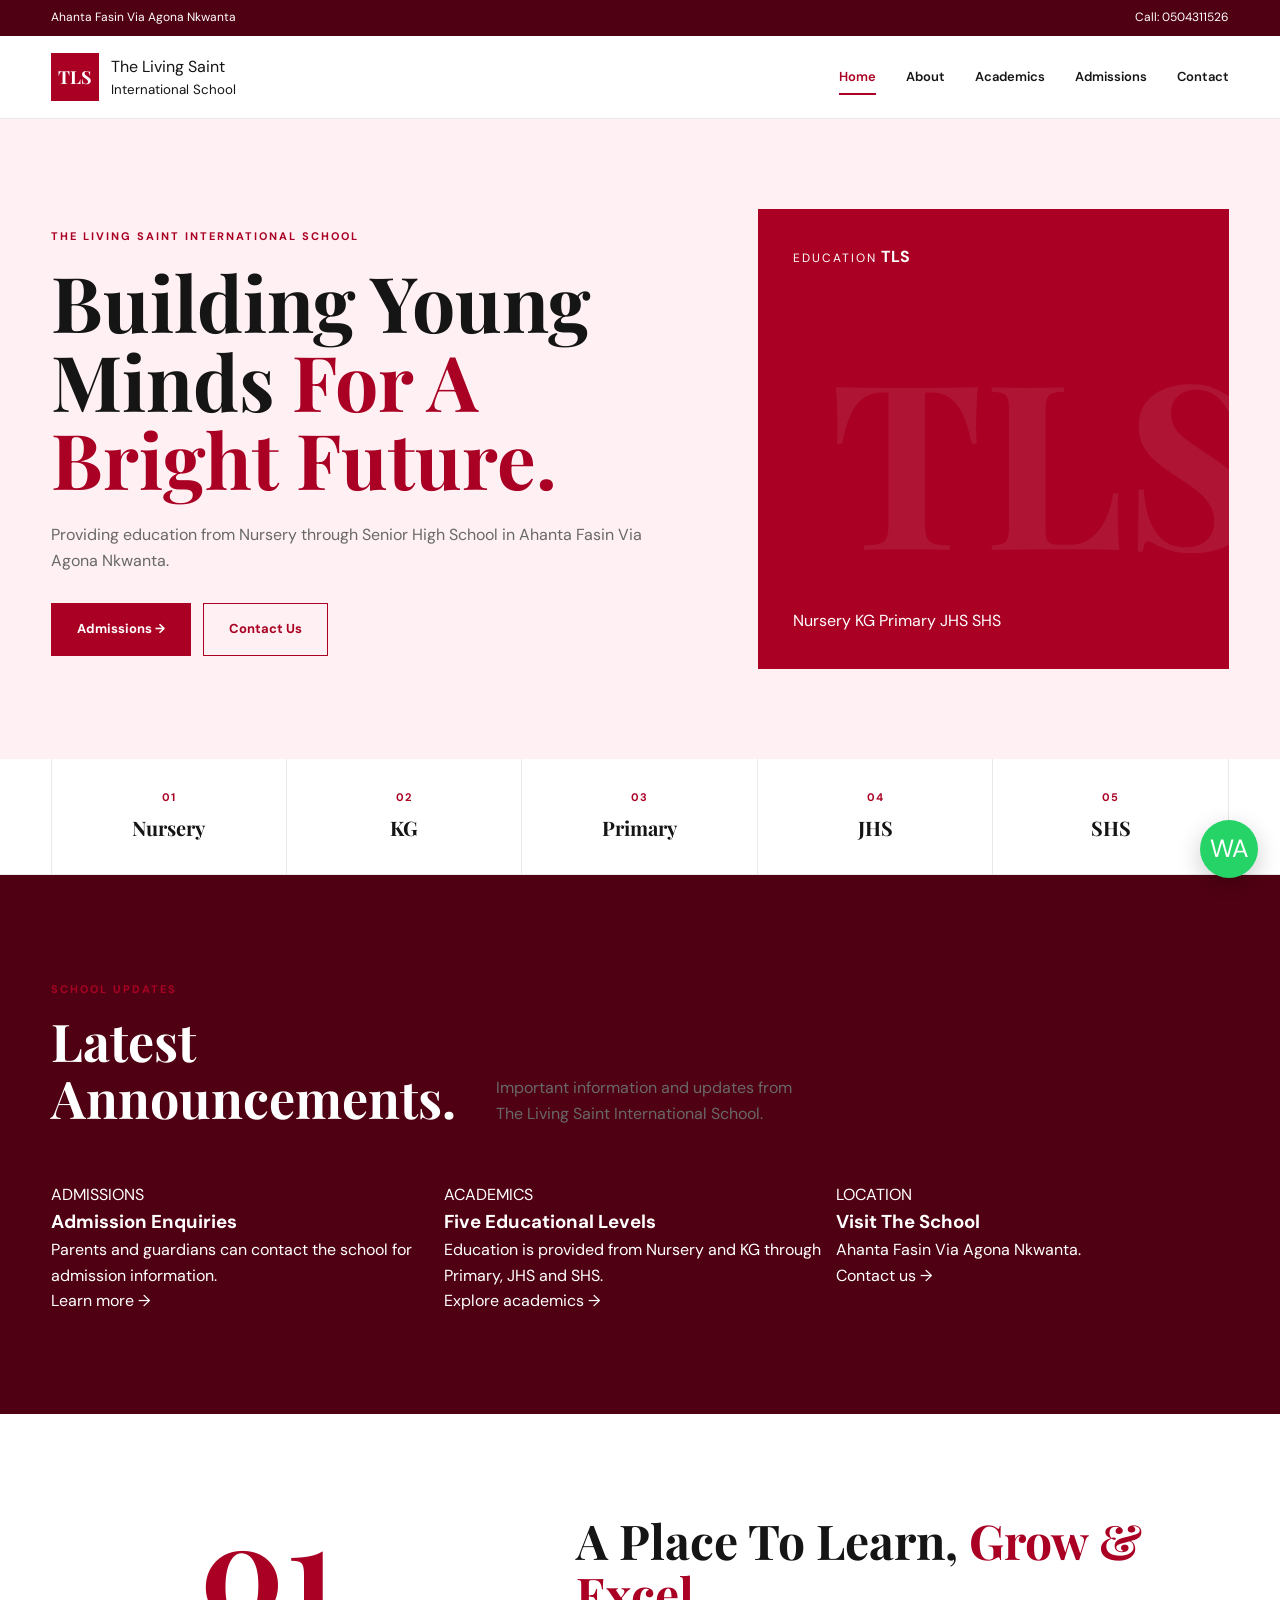
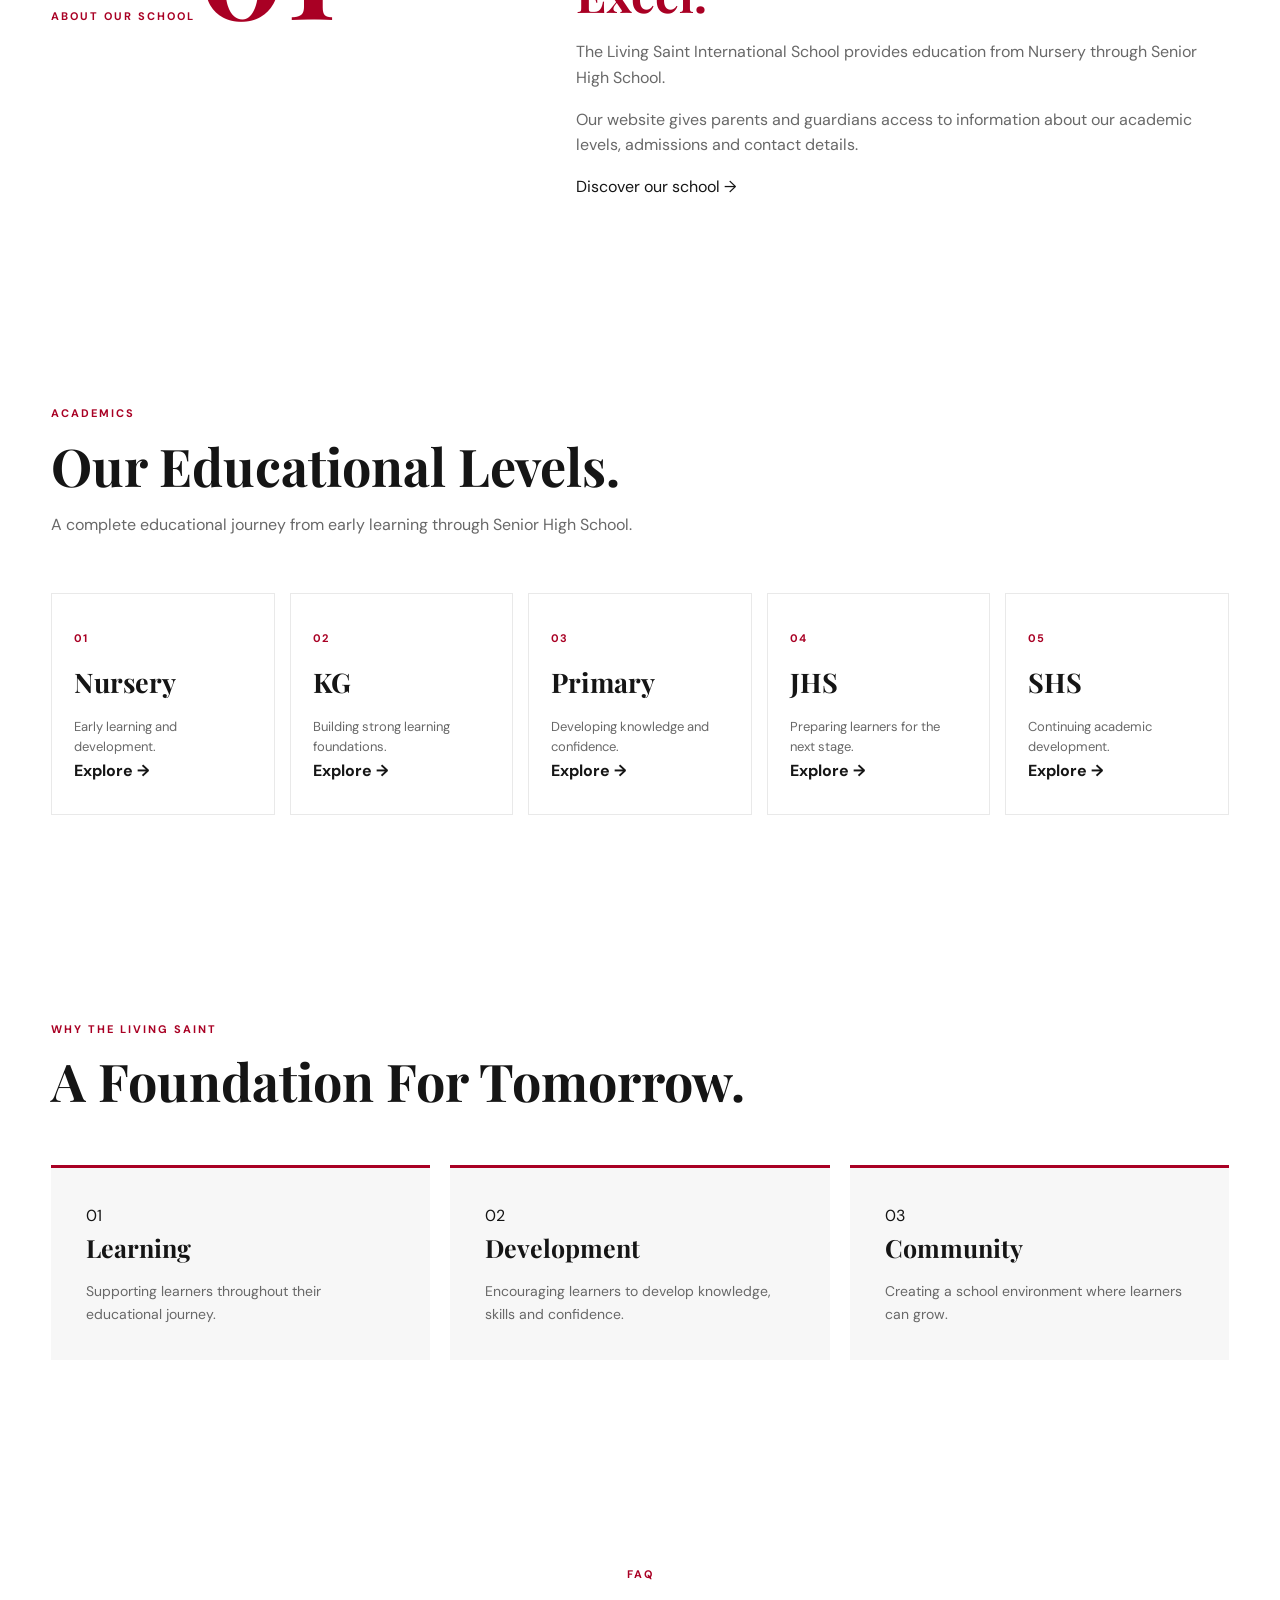
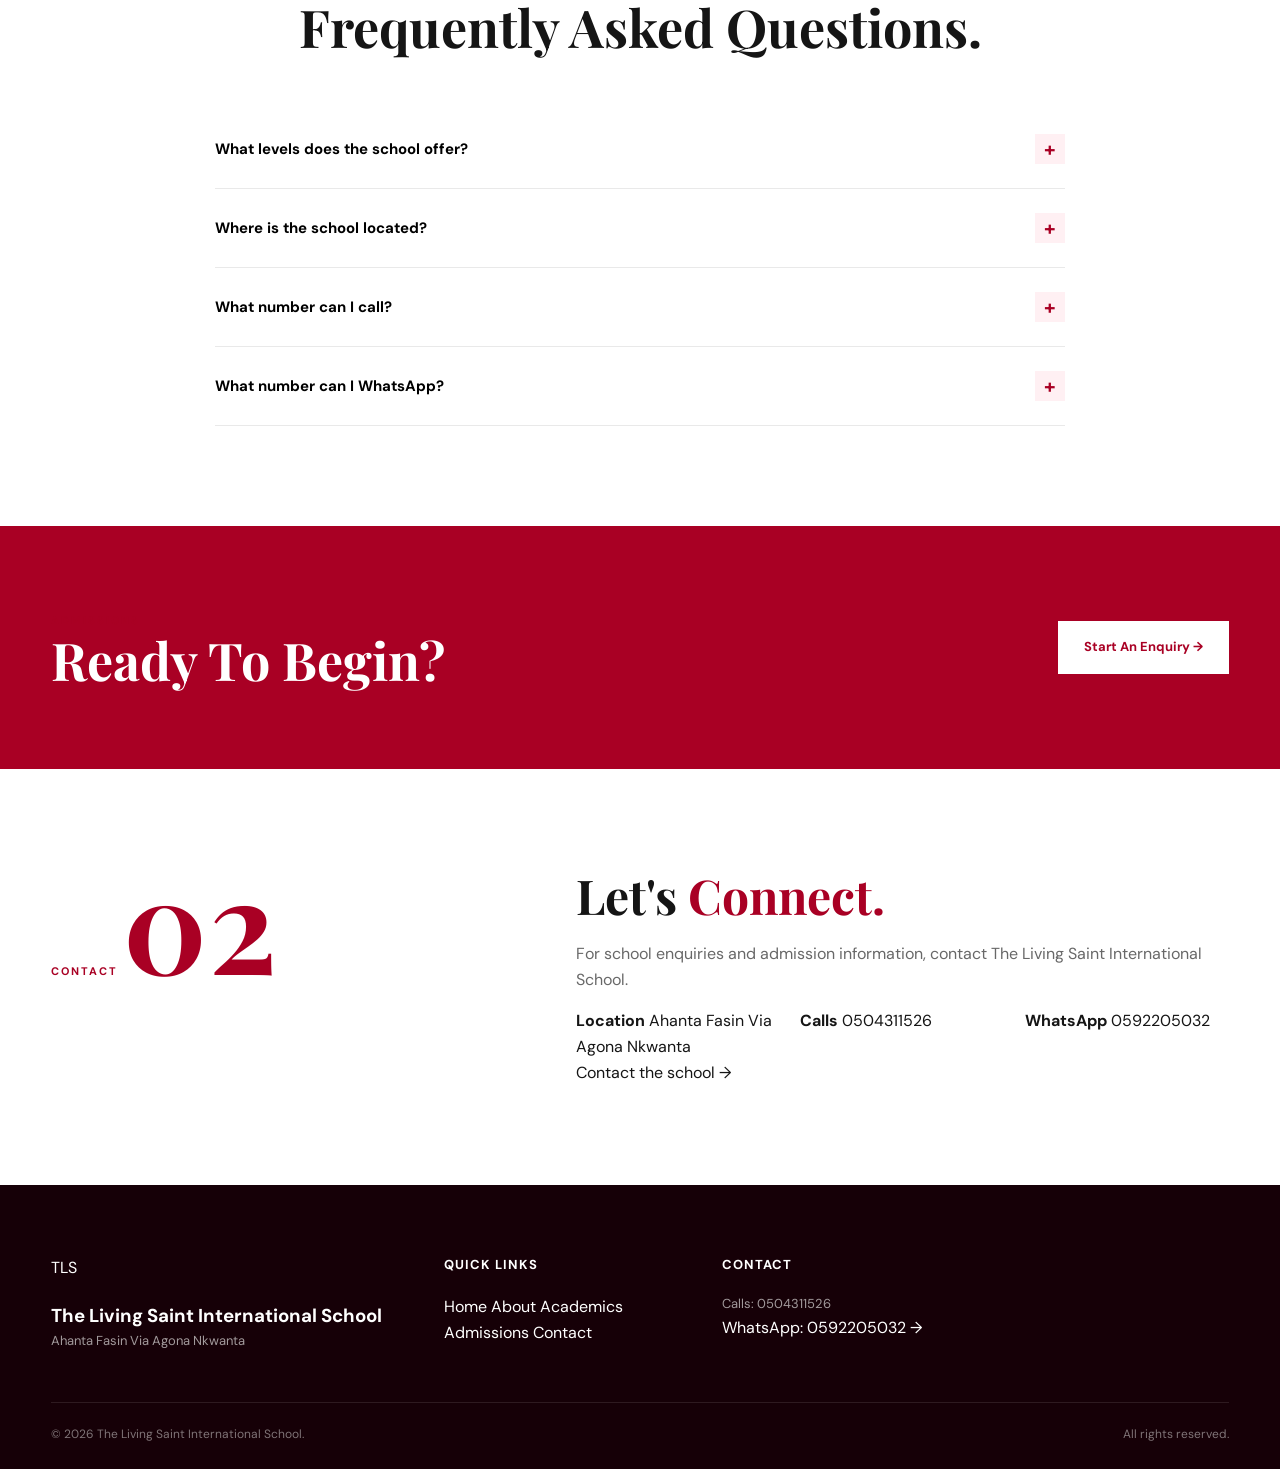
==== index.html @ c3e2dcd5 "Add files via upload" ====
<!DOCTYPE html>
<html lang="en">
<head>
    <meta charset="UTF-8">
    <meta name="viewport" content="width=device-width, initial-scale=1.0">

    <title>The Living Saint International School | Home</title>

    <meta name="description" content="The Living Saint International School — Nursery, KG, Primary, JHS and SHS at Ahanta Fasin Via Agona Nkwanta.">

<link rel="icon" href="data:image/svg+xml,
<svg xmlns='http://www.w3.org/2000/svg' viewBox='0 0 100 100'>
<rect width='100' height='100' rx='15' fill='%23a90024'/>
<text x='50' y='65' text-anchor='middle' font-size='42' font-family='serif' font-weight='bold' fill='white'>TLS</text>
</svg>">

    <link rel="stylesheet" href="style.css">

    <link href="https://fonts.googleapis.com/css2?family=DM+Sans:wght@400;500;600;700;800&family=Playfair+Display:wght@500;600;700&display=swap" rel="stylesheet">
</head>

<body>

<div class="top-bar">
    <div class="container top-bar-inner">
        <span>Ahanta Fasin Via Agona Nkwanta</span>
        <span>Call: 0504311526</span>
    </div>
</div>


<header class="site-header">

    <div class="container header-inner">

        <a href="index.html" class="logo">
            <span class="logo-mark">TLS</span>

            <span class="logo-text">
                The Living Saint
                <small>International School</small>
            </span>
        </a>

        <button class="menu-button" id="menuButton">☰</button>

        <nav class="navigation" id="navigation">
            <a href="index.html" class="active">Home</a>
            <a href="about.html">About</a>
            <a href="academics.html">Academics</a>
            <a href="admissions.html">Admissions</a>
            <a href="contact.html">Contact</a>
        </nav>

    </div>

</header>


<section class="hero">

    <div class="container hero-grid">

        <div class="hero-content reveal">

            <span class="small-title">
                THE LIVING SAINT INTERNATIONAL SCHOOL
            </span>

            <h1>
                Building Young Minds
                <span>For A Bright Future.</span>
            </h1>

            <p>
                Providing education from Nursery through
                Senior High School in Ahanta Fasin Via
                Agona Nkwanta.
            </p>

            <div class="hero-buttons">

                <a href="admissions.html" class="btn btn-red">
                    Admissions →
                </a>

                <a href="contact.html" class="btn btn-outline">
                    Contact Us
                </a>

            </div>

        </div>


        <div class="hero-card reveal">

            <div class="hero-card-top">
                <span>EDUCATION</span>
                <strong>TLS</strong>
            </div>

            <div class="hero-card-bottom">

                <span>Nursery</span>
                <span>KG</span>
                <span>Primary</span>
                <span>JHS</span>
                <span>SHS</span>

            </div>

        </div>

    </div>

</section>


<section class="levels-section">

    <div class="container levels-grid">

        <div class="level-item">
            <span>01</span>
            <strong>Nursery</strong>
        </div>

        <div class="level-item">
            <span>02</span>
            <strong>KG</strong>
        </div>

        <div class="level-item">
            <span>03</span>
            <strong>Primary</strong>
        </div>

        <div class="level-item">
            <span>04</span>
            <strong>JHS</strong>
        </div>

        <div class="level-item">
            <span>05</span>
            <strong>SHS</strong>
        </div>

    </div>

</section>


<section class="section announcements">

    <div class="container">

        <div class="section-heading split-heading">

            <div>

                <span class="small-title">
                    SCHOOL UPDATES
                </span>

                <h2>
                    Latest
                    <span>Announcements.</span>
                </h2>

            </div>

            <p>
                Important information and updates from
                The Living Saint International School.
            </p>

        </div>


        <div class="announcement-grid">

            <div class="announcement-card reveal">

                <span class="announcement-date">
                    ADMISSIONS
                </span>

                <h3>Admission Enquiries</h3>

                <p>
                    Parents and guardians can contact the
                    school for admission information.
                </p>

                <a href="admissions.html">
                    Learn more →
                </a>

            </div>


            <div class="announcement-card reveal">

                <span class="announcement-date">
                    ACADEMICS
                </span>

                <h3>Five Educational Levels</h3>

                <p>
                    Education is provided from Nursery and KG
                    through Primary, JHS and SHS.
                </p>

                <a href="academics.html">
                    Explore academics →
                </a>

            </div>


            <div class="announcement-card reveal">

                <span class="announcement-date">
                    LOCATION
                </span>

                <h3>Visit The School</h3>

                <p>
                    Ahanta Fasin Via Agona Nkwanta.
                </p>

                <a href="contact.html">
                    Contact us →
                </a>

            </div>

        </div>

    </div>

</section>


<section class="section about-section">

    <div class="container two-column">

        <div class="section-label">

            <span class="small-title">
                ABOUT OUR SCHOOL
            </span>

            <span class="large-number">
                01
            </span>

        </div>


        <div class="content-block">

            <h2>
                A Place To Learn,
                <span>Grow & Excel.</span>
            </h2>

            <p>
                The Living Saint International School provides
                education from Nursery through Senior High School.
            </p>

            <p>
                Our website gives parents and guardians access
                to information about our academic levels,
                admissions and contact details.
            </p>

            <a href="about.html" class="text-link">
                Discover our school →
            </a>

        </div>

    </div>

</section>


<section class="section academics-section">

    <div class="container">

        <div class="section-heading">

            <span class="small-title">
                ACADEMICS
            </span>

            <h2>
                Our Educational
                <span>Levels.</span>
            </h2>

            <p>
                A complete educational journey from early learning
                through Senior High School.
            </p>

        </div>


        <div class="academic-grid">

            <a href="academics.html" class="academic-card reveal">
                <span>01</span>
                <h3>Nursery</h3>
                <p>Early learning and development.</p>
                <strong>Explore →</strong>
            </a>


            <a href="academics.html" class="academic-card reveal">
                <span>02</span>
                <h3>KG</h3>
                <p>Building strong learning foundations.</p>
                <strong>Explore →</strong>
            </a>


            <a href="academics.html" class="academic-card reveal">
                <span>03</span>
                <h3>Primary</h3>
                <p>Developing knowledge and confidence.</p>
                <strong>Explore →</strong>
            </a>


            <a href="academics.html" class="academic-card reveal">
                <span>04</span>
                <h3>JHS</h3>
                <p>Preparing learners for the next stage.</p>
                <strong>Explore →</strong>
            </a>


            <a href="academics.html" class="academic-card reveal">
                <span>05</span>
                <h3>SHS</h3>
                <p>Continuing academic development.</p>
                <strong>Explore →</strong>
            </a>

        </div>

    </div>

</section>


<section class="section why-section">

    <div class="container">

        <div class="section-heading">

            <span class="small-title">
                WHY THE LIVING SAINT
            </span>

            <h2>
                A Foundation For
                <span>Tomorrow.</span>
            </h2>

        </div>


        <div class="why-grid">

            <div class="why-card reveal">
                <span>01</span>

                <h3>Learning</h3>

                <p>
                    Supporting learners throughout their
                    educational journey.
                </p>
            </div>


            <div class="why-card reveal">
                <span>02</span>

                <h3>Development</h3>

                <p>
                    Encouraging learners to develop knowledge,
                    skills and confidence.
                </p>
            </div>


            <div class="why-card reveal">
                <span>03</span>

                <h3>Community</h3>

                <p>
                    Creating a school environment where
                    learners can grow.
                </p>
            </div>

        </div>

    </div>

</section>


<section class="section faq-section">

    <div class="container faq-container">

        <div class="section-heading center-heading">

            <span class="small-title">FAQ</span>

            <h2>
                Frequently Asked
                <span>Questions.</span>
            </h2>

        </div>


        <div class="faq-item">

            <button class="faq-question">
                What levels does the school offer?
                <span class="faq-icon">+</span>
            </button>

            <div class="faq-answer">

                <p>
                    The school offers Nursery, KG, Primary,
                    JHS and SHS.
                </p>

            </div>

        </div>


        <div class="faq-item">

            <button class="faq-question">
                Where is the school located?
                <span class="faq-icon">+</span>
            </button>

            <div class="faq-answer">

                <p>
                    The school is located at Ahanta Fasin
                    Via Agona Nkwanta.
                </p>

            </div>

        </div>


        <div class="faq-item">

            <button class="faq-question">
                What number can I call?
                <span class="faq-icon">+</span>
            </button>

            <div class="faq-answer">

                <p>
                    You can call the school on 0504311526.
                </p>

            </div>

        </div>


        <div class="faq-item">

            <button class="faq-question">
                What number can I WhatsApp?
                <span class="faq-icon">+</span>
            </button>

            <div class="faq-answer">

                <p>
                    You can WhatsApp the school on 0592205032.
                </p>

            </div>

        </div>

    </div>

</section>


<section class="cta-section">

    <div class="container cta-inner">

        <div>

            <span class="small-title">
                ADMISSIONS
            </span>

            <h2>
                Ready To Begin?
            </h2>

        </div>

        <a href="admissions.html" class="btn btn-white">
            Start An Enquiry →
        </a>

    </div>

</section>


<section class="section contact-preview">

    <div class="container two-column">

        <div class="section-label">

            <span class="small-title">
                CONTACT
            </span>

            <span class="large-number">
                02
            </span>

        </div>


        <div class="content-block">

            <h2>
                Let's
                <span>Connect.</span>
            </h2>

            <p>
                For school enquiries and admission information,
                contact The Living Saint International School.
            </p>


            <div class="contact-details">

                <div>
                    <strong>Location</strong>
                    <span>
                        Ahanta Fasin Via Agona Nkwanta
                    </span>
                </div>


                <div>
                    <strong>Calls</strong>
                    <span>0504311526</span>
                </div>


                <div>
                    <strong>WhatsApp</strong>
                    <span>0592205032</span>
                </div>

            </div>


            <a href="contact.html" class="text-link">
                Contact the school →
            </a>

        </div>

    </div>

</section>


<footer class="site-footer">

    <div class="container footer-grid">

        <div>

            <div class="footer-logo">
                TLS
            </div>

            <h3>
                The Living Saint
                International School
            </h3>

            <p>
                Ahanta Fasin Via Agona Nkwanta
            </p>

        </div>


        <div>

            <h4>Quick Links</h4>

            <a href="index.html">Home</a>
            <a href="about.html">About</a>
            <a href="academics.html">Academics</a>
            <a href="admissions.html">Admissions</a>
            <a href="contact.html">Contact</a>

        </div>


        <div>

            <h4>Contact</h4>

            <p>Calls: 0504311526</p>

            <a
                href="https://wa.me/233592205032"
                target="_blank"
            >
                WhatsApp: 0592205032 →
            </a>

        </div>

    </div>


    <div class="container footer-bottom">

        <span>
            © <span id="year"></span>
            The Living Saint International School.
        </span>

        <span>
            All rights reserved.
        </span>

    </div>

</footer>


<a
    href="https://wa.me/233592205032"
    target="_blank"
    class="whatsapp-float"
    aria-label="WhatsApp"
>
    WA
</a>


<button id="backToTop" class="back-to-top">
    ↑
</button>


<script src="script.js"></script>

</body>
</html>
---- style.css ----
/* =========================================
   THE LIVING SAINT INTERNATIONAL SCHOOL
   MAIN STYLESHEET
========================================= */

@import url('https://fonts.googleapis.com/css2?family=DM+Sans:wght@400;500;600;700&family=Playfair+Display:wght@600;700&display=swap');


/* =========================================
   RESET
========================================= */

* {
    margin: 0;
    padding: 0;
    box-sizing: border-box;
}

html {
    scroll-behavior: smooth;
}

body {
    font-family: "DM Sans", sans-serif;
    color: #151515;
    background: #ffffff;
    line-height: 1.6;
}

a {
    text-decoration: none;
    color: inherit;
}

button,
input,
select,
textarea {
    font-family: inherit;
}

img {
    max-width: 100%;
    display: block;
}


/* =========================================
   COLORS
========================================= */

:root {
    --red: #a90024;
    --dark-red: #78001b;
    --deep-red: #500013;

    --light-red: #fff0f3;

    --white: #ffffff;
    --black: #151515;

    --gray: #686868;
    --light-gray: #f7f7f7;

    --border: #e9e9e9;
}


/* =========================================
   GLOBAL
========================================= */

.container {
    width: min(1180px, 92%);
    margin: auto;
}

.section {
    padding: 100px 0;
}

.light-section {
    background: var(--light-gray);
}

.section-label {
    color: var(--red);
    font-size: 12px;
    font-weight: 700;
    text-transform: uppercase;
    letter-spacing: 2px;
}

.section-heading {
    max-width: 750px;
    margin-bottom: 55px;
}

.section-heading h2 {
    font-family: "Playfair Display", serif;
    font-size: 52px;
    line-height: 1.1;
    margin-top: 12px;
}

.section-heading p {
    color: var(--gray);
    margin-top: 18px;
    max-width: 650px;
}

.center-heading {
    text-align: center;
    margin-left: auto;
    margin-right: auto;
}

.center-heading p {
    margin-left: auto;
    margin-right: auto;
}


/* =========================================
   BUTTONS
========================================= */

.btn-red {
    display: inline-flex;
    align-items: center;
    justify-content: center;
    background: var(--red);
    color: white;
    padding: 15px 25px;
    font-size: 13px;
    font-weight: 700;
    transition: 0.3s ease;
    border: 1px solid var(--red);
}

.btn-red:hover {
    background: var(--dark-red);
    border-color: var(--dark-red);
    transform: translateY(-2px);
}

.btn-outline {
    display: inline-flex;
    align-items: center;
    justify-content: center;
    background: transparent;
    color: var(--red);
    padding: 15px 25px;
    font-size: 13px;
    font-weight: 700;
    border: 1px solid var(--red);
    transition: 0.3s ease;
}

.btn-outline:hover {
    background: var(--red);
    color: white;
}

.btn-white {
    display: inline-flex;
    align-items: center;
    justify-content: center;
    background: white;
    color: var(--red);
    padding: 15px 25px;
    font-size: 13px;
    font-weight: 700;
    border: 1px solid white;
    transition: 0.3s ease;
}

.btn-white:hover {
    background: transparent;
    color: white;
}


/* =========================================
   HEADER
========================================= */

.site-header {
    width: 100%;
    background: white;
    border-bottom: 1px solid var(--border);
    position: sticky;
    top: 0;
    z-index: 1000;
}

.header-inner {
    min-height: 82px;
    display: flex;
    align-items: center;
    justify-content: space-between;
    gap: 30px;
}


/* =========================================
   LOGO
========================================= */

.logo {
    display: flex;
    align-items: center;
    gap: 12px;
}

.logo-mark {
    width: 48px;
    height: 48px;
    background: var(--red);
    color: white;
    display: flex;
    align-items: center;
    justify-content: center;
    font-family: "Playfair Display", serif;
    font-size: 18px;
    font-weight: 700;
}

.logo-text {
    display: flex;
    flex-direction: column;
}

.logo-text strong {
    font-size: 15px;
    line-height: 1.2;
}

.logo-text span {
    font-size: 10px;
    color: var(--gray);
    text-transform: uppercase;
    letter-spacing: 1.2px;
}


/* =========================================
   NAVIGATION
========================================= */

.navigation {
    display: flex;
    align-items: center;
    gap: 30px;
}

.navigation a {
    font-size: 13px;
    font-weight: 600;
    position: relative;
    padding: 30px 0;
}

.navigation a::after {
    content: "";
    position: absolute;
    width: 0;
    height: 2px;
    background: var(--red);
    bottom: 22px;
    left: 0;
    transition: 0.3s;
}

.navigation a:hover {
    color: var(--red);
}

.navigation a:hover::after {
    width: 100%;
}


/* =========================================
   MOBILE MENU BUTTON
========================================= */

.menu-button {
    display: none;
    border: none;
    background: transparent;
    font-size: 28px;
    cursor: pointer;
    color: var(--red);
}


/* =========================================
   TOP BAR
========================================= */

.top-bar {
    background: var(--deep-red);
    color: white;
    font-size: 12px;
}

.top-bar-inner {
    min-height: 36px;
    display: flex;
    align-items: center;
    justify-content: space-between;
}

.top-bar a {
    color: white;
}


/* =========================================
   HERO
========================================= */

.hero {
    background: var(--light-red);
    padding: 90px 0;
    overflow: hidden;
}

.hero-grid {
    display: grid;
    grid-template-columns: 1.15fr 0.85fr;
    align-items: center;
    gap: 70px;
}

.hero-content h1 {
    font-family: "Playfair Display", serif;
    font-size: clamp(50px, 6vw, 78px);
    line-height: 1.02;
    margin: 15px 0 25px;
    max-width: 750px;
}

.hero-content h1 span {
    color: var(--red);
}

.hero-content p {
    color: var(--gray);
    max-width: 600px;
    font-size: 16px;
    margin-bottom: 30px;
}

.hero-buttons {
    display: flex;
    gap: 12px;
    flex-wrap: wrap;
}


/* =========================================
   HERO CARD
========================================= */

.hero-card {
    min-height: 460px;
    background: var(--red);
    color: white;
    padding: 35px;
    display: flex;
    flex-direction: column;
    justify-content: space-between;
    position: relative;
    overflow: hidden;
}

.hero-card::before {
    content: "TLS";
    position: absolute;
    font-family: "Playfair Display", serif;
    font-size: 230px;
    font-weight: 700;
    color: rgba(255, 255, 255, 0.08);
    right: -30px;
    bottom: 30px;
}

.hero-card-top {
    position: relative;
    z-index: 2;
}

.hero-card-top span {
    font-size: 12px;
    text-transform: uppercase;
    letter-spacing: 2px;
}

.hero-card-top h3 {
    font-family: "Playfair Display", serif;
    font-size: 38px;
    line-height: 1.1;
    margin-top: 12px;
}

.hero-card-bottom {
    position: relative;
    z-index: 2;
}

.hero-card-bottom p {
    color: rgba(255, 255, 255, 0.85);
    margin-bottom: 18px;
}


/* =========================================
   PAGE HERO
========================================= */

.page-hero {
    background: var(--light-red);
    padding: 85px 0;
}

.page-hero h1 {
    font-family: "Playfair Display", serif;
    font-size: clamp(50px, 7vw, 75px);
    line-height: 1;
    margin: 12px 0 18px;
}

.page-hero p {
    color: var(--gray);
    max-width: 650px;
    font-size: 16px;
}


/* =========================================
   LEVELS
========================================= */

.levels-section {
    background: white;
    border-bottom: 1px solid var(--border);
}

.levels-grid {
    display: grid;
    grid-template-columns: repeat(5, 1fr);
    gap: 0;
}

.level-item {
    padding: 30px 20px;
    text-align: center;
    border-right: 1px solid var(--border);
    transition: 0.3s ease;
}

.level-item:first-child {
    border-left: 1px solid var(--border);
}

.level-item:hover {
    background: var(--light-red);
}

.level-item span {
    display: block;
    color: var(--red);
    font-size: 11px;
    font-weight: 700;
    letter-spacing: 1px;
    text-transform: uppercase;
    margin-bottom: 5px;
}

.level-item strong {
    font-family: "Playfair Display", serif;
    font-size: 20px;
}


/* =========================================
   TWO COLUMN
========================================= */

.two-column {
    display: grid;
    grid-template-columns: 0.8fr 1.2fr;
    gap: 90px;
    align-items: start;
}

.large-number {
    font-family: "Playfair Display", serif;
    font-size: 130px;
    line-height: 0.8;
    color: var(--red);
}

.content-block h2 {
    font-family: "Playfair Display", serif;
    font-size: 48px;
    line-height: 1.1;
    margin-bottom: 20px;
}

.content-block h2 span {
    color: var(--red);
}

.content-block p {
    color: var(--gray);
    margin-bottom: 16px;
}


/* =========================================
   ACADEMIC CARDS
========================================= */

.academic-grid {
    display: grid;
    grid-template-columns: repeat(5, 1fr);
    gap: 15px;
}

.academic-card {
    border: 1px solid var(--border);
    padding: 30px 22px;
    min-height: 210px;
    transition: 0.3s ease;
    background: white;
}

.academic-card:hover {
    background: var(--red);
    color: white;
    transform: translateY(-5px);
}

.academic-card span {
    color: var(--red);
    font-size: 11px;
    font-weight: 700;
    text-transform: uppercase;
    letter-spacing: 1px;
}

.academic-card:hover span {
    color: white;
}

.academic-card h3 {
    font-family: "Playfair Display", serif;
    font-size: 27px;
    margin: 12px 0;
}

.academic-card p {
    color: var(--gray);
    font-size: 13px;
}

.academic-card:hover p {
    color: rgba(255, 255, 255, 0.85);
}


/* =========================================
   LARGE ACADEMIC CARDS
========================================= */

.academic-large-grid {
    display: grid;
    grid-template-columns: repeat(2, 1fr);
    gap: 20px;
}

.academic-large-card {
    background: white;
    border: 1px solid var(--border);
    padding: 45px;
    min-height: 300px;
    position: relative;
    overflow: hidden;
    transition: 0.3s ease;
}

.academic-large-card::after {
    content: "";
    position: absolute;
    width: 160px;
    height: 160px;
    background: var(--light-red);
    border-radius: 50%;
    right: -60px;
    bottom: -60px;
}

.academic-large-card:hover {
    border-color: var(--red);
    transform: translateY(-5px);
}

.academic-large-card .number {
    color: var(--red);
    font-size: 12px;
    font-weight: 700;
    letter-spacing: 2px;
}

.academic-large-card h3 {
    font-family: "Playfair Display", serif;
    font-size: 38px;
    margin: 15px 0;
}

.academic-large-card p {
    color: var(--gray);
    max-width: 550px;
}


/* =========================================
   FEATURES / WHY US
========================================= */

.feature-grid {
    display: grid;
    grid-template-columns: repeat(3, 1fr);
    gap: 20px;
}

.feature-card {
    background: white;
    border: 1px solid var(--border);
    padding: 35px;
    transition: 0.3s ease;
}

.feature-card:hover {
    border-color: var(--red);
    transform: translateY(-5px);
}

.feature-card .icon {
    width: 48px;
    height: 48px;
    background: var(--light-red);
    color: var(--red);
    display: flex;
    align-items: center;
    justify-content: center;
    font-size: 20px;
    margin-bottom: 25px;
}

.feature-card h3 {
    font-family: "Playfair Display", serif;
    font-size: 25px;
    margin-bottom: 10px;
}

.feature-card p {
    color: var(--gray);
    font-size: 14px;
}


/* =========================================
   WHY GRID
========================================= */

.why-grid {
    display: grid;
    grid-template-columns: repeat(3, 1fr);
    gap: 20px;
}

.why-card {
    padding: 35px;
    border-top: 3px solid var(--red);
    background: var(--light-gray);
}

.why-card h3 {
    font-family: "Playfair Display", serif;
    font-size: 25px;
    margin-bottom: 12px;
}

.why-card p {
    color: var(--gray);
    font-size: 14px;
}


/* =========================================
   CTA SECTION
========================================= */

.cta-section {
    background: var(--red);
    color: white;
    padding: 80px 0;
}

.cta-inner {
    display: flex;
    justify-content: space-between;
    align-items: center;
    gap: 40px;
}

.cta-inner h2 {
    font-family: "Playfair Display", serif;
    font-size: 52px;
    line-height: 1.1;
    max-width: 700px;
}

.cta-inner p {
    color: rgba(255, 255, 255, 0.82);
    margin-top: 15px;
    max-width: 600px;
}


/* =========================================
   FAQ
========================================= */

.faq-container {
    max-width: 850px;
    margin: auto;
}

.faq-item {
    border-bottom: 1px solid var(--border);
}

.faq-question {
    width: 100%;
    background: white;
    border: none;
    padding: 24px 0;
    display: flex;
    justify-content: space-between;
    align-items: center;
    text-align: left;
    cursor: pointer;
    font-size: 15px;
    font-weight: 700;
}

.faq-icon {
    width: 30px;
    height: 30px;
    background: var(--light-red);
    color: var(--red);
    display: flex;
    align-items: center;
    justify-content: center;
    font-size: 20px;
}

.faq-answer {
    max-height: 0;
    overflow: hidden;
    transition: 0.35s ease;
}

.faq-answer.open {
    max-height: 300px;
}

.faq-answer p {
    color: var(--gray);
    font-size: 14px;
    padding: 0 45px 24px 0;
}


/* =========================================
   ANNOUNCEMENTS
========================================= */

.announcements {
    background: var(--deep-red);
    color: white;
}

.announcement-grid {
    display: grid;
    grid-template-columns: 1fr 1fr 1fr;
}

.announcement-item {
    padding: 35px;
    border-right: 1px solid rgba(255,255,255,0.15);
}

.announcement-item:last-child {
    border-right: none;
}

.announcement-item span {
    font-size: 11px;
    text-transform: uppercase;
    letter-spacing: 1px;
    opacity: 0.7;
}

.announcement-item h3 {
    font-family: "Playfair Display", serif;
    font-size: 24px;
    margin: 8px 0;
}

.announcement-item p {
    font-size: 13px;
    color: rgba(255,255,255,0.75);
}


/* =========================================
   ADMISSION ENQUIRY
========================================= */

.enquiry-section {
    background: white;
}

.enquiry-grid {
    display: grid;
    grid-template-columns: 0.8fr 1.2fr;
    gap: 80px;
    align-items: start;
}

.enquiry-text h2 {
    font-family: "Playfair Display", serif;
    font-size: 52px;
    line-height: 1.1;
    margin: 15px 0 20px;
}

.enquiry-text h2 span {
    color: var(--red);
}

.enquiry-text p {
    color: var(--gray);
    max-width: 450px;
}

.enquiry-form {
    background: var(--light-gray);
    padding: 40px;
}

.form-row {
    display: grid;
    grid-template-columns: 1fr 1fr;
    gap: 15px;
}

.form-group {
    margin-bottom: 18px;
}

.form-group label {
    display: block;
    font-size: 12px;
    font-weight: 700;
    margin-bottom: 7px;
}

.form-group input,
.form-group select,
.form-group textarea {
    width: 100%;
    border: 1px solid #ddd;
    background: white;
    padding: 14px;
    font-family: "DM Sans", sans-serif;
    font-size: 14px;
    outline: none;
}

.form-group input:focus,
.form-group select:focus,
.form-group textarea:focus {
    border-color: var(--red);
}

.form-group textarea {
    min-height: 120px;
    resize: vertical;
}

.form-submit {
    width: 100%;
    border: none;
    background: var(--red);
    color: white;
    padding: 15px;
    font-family: "DM Sans", sans-serif;
    font-weight: 700;
    cursor: pointer;
    transition: 0.3s;
}

.form-submit:hover {
    background: var(--dark-red);
}


/* =========================================
   CONTACT PAGE
========================================= */

.contact-page-grid {
    display: grid;
    grid-template-columns: 1fr 1fr;
    gap: 25px;
}

.contact-info {
    background: var(--light-gray);
    padding: 40px;
}

.contact-info h2 {
    font-family: "Playfair Display", serif;
    font-size: 40px;
    margin: 12px 0 25px;
}

.info-box {
    border-top: 1px solid var(--border);
    padding: 20px 0;
}

.info-box span {
    display: block;
    color: var(--red);
    font-size: 11px;
    font-weight: 700;
    text-transform: uppercase;
    letter-spacing: 1.5px;
    margin-bottom: 5px;
}

.info-box strong {
    font-size: 16px;
}

.info-box p {
    color: var(--gray);
    font-size: 14px;
}

.contact-action {
    background: var(--red);
    color: white;
    padding: 40px;
    display: flex;
    align-items: center;
}

.contact-action-inner h2 {
    font-family: "Playfair Display", serif;
    font-size: 45px;
    line-height: 1.1;
    margin-bottom: 20px;
}

.contact-action-inner p {
    color: rgba(255,255,255,0.8);
    margin-bottom: 25px;
}

.contact-action-buttons {
    display: flex;
    gap: 10px;
    flex-wrap: wrap;
}

.large-logo {
    width: 110px;
    height: 110px;
    background: var(--red);
    color: white;
    display: flex;
    align-items: center;
    justify-content: center;
    font-family: "Playfair Display", serif;
    font-size: 40px;
    font-weight: 700;
    margin-bottom: 30px;
}

.location-box {
    background: var(--deep-red);
    color: white;
    padding: 45px;
    margin-top: 25px;
}

.location-box h3 {
    font-family: "Playfair Display", serif;
    font-size: 32px;
    margin-bottom: 10px;
}

.location-box p {
    color: rgba(255,255,255,0.75);
}


/* =========================================
   CONTACT DETAILS
========================================= */

.contact-details {
    display: grid;
    grid-template-columns: repeat(3, 1fr);
    gap: 20px;
}

.contact-detail-card {
    border: 1px solid var(--border);
    padding: 30px;
}

.contact-detail-card span {
    color: var(--red);
    font-size: 11px;
    text-transform: uppercase;
    letter-spacing: 1px;
    font-weight: 700;
}

.contact-detail-card h3 {
    font-family: "Playfair Display", serif;
    font-size: 25px;
    margin: 10px 0;
}

.contact-detail-card p {
    color: var(--gray);
    font-size: 14px;
}


/* =========================================
   SPLIT HEADING
========================================= */

.split-heading {
    display: flex;
    justify-content: space-between;
    align-items: end;
    gap: 40px;
    margin-bottom: 55px;
}

.split-heading h2 {
    font-family: "Playfair Display", serif;
    font-size: 52px;
    line-height: 1.1;
}

.split-heading p {
    max-width: 450px;
    color: var(--gray);
}


/* =========================================
   SMALL TITLE
========================================= */

.small-title {
    color: var(--red);
    font-size: 11px;
    text-transform: uppercase;
    letter-spacing: 2px;
    font-weight: 700;
}


/* =========================================
   FOOTER
========================================= */

.site-footer {
    background: #160007;
    color: white;
    padding: 70px 0 25px;
}

.footer-grid {
    display: grid;
    grid-template-columns: 1.5fr 1fr 1fr 1fr;
    gap: 50px;
    padding-bottom: 50px;
}

.footer-logo {
    display: flex;
    align-items: center;
    gap: 12px;
    margin-bottom: 20px;
}

.footer-logo .logo-mark {
    background: var(--red);
}

.footer-logo strong {
    font-size: 15px;
}

.footer-grid p {
    color: rgba(255,255,255,0.6);
    font-size: 13px;
    max-width: 330px;
}

.footer-grid h4 {
    font-size: 13px;
    margin-bottom: 18px;
    text-transform: uppercase;
    letter-spacing: 1px;
}

.footer-grid ul {
    list-style: none;
}

.footer-grid li {
    margin-bottom: 9px;
}

.footer-grid li a {
    color: rgba(255,255,255,0.65);
    font-size: 13px;
    transition: 0.2s;
}

.footer-grid li a:hover {
    color: white;
}

.footer-bottom {
    border-top: 1px solid rgba(255,255,255,0.1);
    padding-top: 22px;
    display: flex;
    justify-content: space-between;
    gap: 20px;
    color: rgba(255,255,255,0.45);
    font-size: 12px;
}


/* =========================================
   WHATSAPP FLOAT
========================================= */

.whatsapp-float {
    position: fixed;
    right: 22px;
    bottom: 22px;
    width: 58px;
    height: 58px;
    background: #25D366;
    color: white;
    border-radius: 50%;
    display: flex;
    align-items: center;
    justify-content: center;
    font-size: 25px;
    box-shadow: 0 8px 25px rgba(0,0,0,0.2);
    z-index: 900;
    transition: 0.3s;
}

.whatsapp-float:hover {
    transform: scale(1.08);
}


/* =========================================
   BACK TO TOP
========================================= */

.back-to-top {
    position: fixed;
    right: 22px;
    bottom: 90px;
    width: 45px;
    height: 45px;
    border: none;
    background: var(--deep-red);
    color: white;
    border-radius: 4px;
    cursor: pointer;
    opacity: 0;
    visibility: hidden;
    transition: 0.3s;
    z-index: 900;
}

.back-to-top.show {
    opacity: 1;
    visibility: visible;
}


/* =========================================
   SCROLL REVEAL
========================================= */

.reveal {
    opacity: 0;
    transform: translateY(25px);
    transition: opacity 0.7s ease, transform 0.7s ease;
}

.reveal.visible {
    opacity: 1;
    transform: translateY(0);
}


/* =========================================
   MOBILE
========================================= */

@media (max-width: 1000px) {

    .hero-grid {
        grid-template-columns: 1fr;
    }

    .hero-card {
        min-height: 350px;
    }

    .academic-grid {
        grid-template-columns: repeat(3, 1fr);
    }

    .two-column {
        grid-template-columns: 1fr;
        gap: 40px;
    }

    .footer-grid {
        grid-template-columns: 1fr 1fr;
    }

    .contact-page-grid {
        grid-template-columns: 1fr;
    }

    .enquiry-grid {
        grid-template-columns: 1fr;
        gap: 40px;
    }

    .contact-details {
        grid-template-columns: 1fr 1fr;
    }
}


/* =========================================
   TABLET / MOBILE
========================================= */

@media (max-width: 760px) {

    .container {
        width: 90%;
    }

    .section {
        padding: 70px 0;
    }


    /* TOP BAR */

    .top-bar-inner {
        justify-content: center;
        text-align: center;
        padding: 8px 0;
    }


    /* HEADER */

    .header-inner {
        min-height: 72px;
    }

    .navigation {
        position: absolute;
        top: 72px;
        left: 0;
        width: 100%;
        background: white;
        border-bottom: 1px solid var(--border);
        display: none;
        flex-direction: column;
        align-items: stretch;
        gap: 0;
        padding: 10px 5%;
    }

    .navigation.show {
        display: flex;
    }

    .navigation a {
        padding: 16px 0;
        border-bottom: 1px solid var(--border);
    }

    .navigation a:last-child {
        border-bottom: none;
    }

    .navigation a::after {
        display: none;
    }

    .menu-button {
        display: block;
    }


    /* HERO */

    .hero {
        padding: 65px 0;
    }

    .hero-content h1 {
        font-size: 50px;
    }

    .hero-content p {
        font-size: 14px;
    }

    .hero-card {
        min-height: 330px;
    }


    /* PAGE HERO */

    .page-hero {
        padding: 65px 0;
    }

    .page-hero h1 {
        font-size: 50px;
    }


    /* LEVELS */

    .levels-grid {
        grid-template-columns: 1fr 1fr;
    }

    .level-item {
        border-bottom: 1px solid var(--border);
    }

    .level-item:nth-child(odd) {
        border-left: 1px solid var(--border);
    }


    /* HEADINGS */

    .section-heading h2,
    .split-heading h2,
    .content-block h2,
    .cta-inner h2 {
        font-size: 40px;
    }

    .split-heading {
        display: block;
    }

    .split-heading p {
        margin-top: 20px;
    }


    /* ACADEMICS */

    .academic-grid {
        grid-template-columns: 1fr 1fr;
    }

    .academic-large-grid {
        grid-template-columns: 1fr;
    }


    /* FEATURES */

    .feature-grid,
    .why-grid {
        grid-template-columns: 1fr;
    }


    /* ANNOUNCEMENTS */

    .announcement-grid {
        grid-template-columns: 1fr;
    }

    .announcement-item {
        border-right: none;
        border-bottom: 1px solid rgba(255,255,255,0.15);
    }

    .announcement-item:last-child {
        border-bottom: none;
    }


    /* CTA */

    .cta-inner {
        display: block;
    }

    .cta-inner .btn-white {
        margin-top: 25px;
    }


    /* FORM */

    .form-row {
        grid-template-columns: 1fr;
        gap: 0;
    }

    .enquiry-form {
        padding: 25px;
    }

    .enquiry-text h2 {
        font-size: 40px;
    }


    /* CONTACT */

    .contact-details {
        grid-template-columns: 1fr;
    }

    .contact-info,
    .contact-action {
        padding: 30px;
    }

    .contact-action-inner h2 {
        font-size: 38px;
    }


    /* FOOTER */

    .footer-grid {
        grid-template-columns: 1fr;
        gap: 35px;
    }

    .footer-bottom {
        flex-direction: column;
    }


    /* LARGE NUMBER */

    .large-number {
        font-size: 90px;
    }

}


/* =========================================
   SMALL PHONES
========================================= */

@media (max-width: 480px) {

    .logo-text strong {
        font-size: 13px;
    }

    .logo-text span {
        font-size: 8px;
    }

    .logo-mark {
        width: 43px;
        height: 43px;
    }

    .hero-content h1 {
        font-size: 42px;
    }

    .page-hero h1 {
        font-size: 42px;
    }

    .section-heading h2,
    .split-heading h2,
    .content-block h2,
    .cta-inner h2 {
        font-size: 34px;
    }

    .academic-grid {
        grid-template-columns: 1fr;
    }

    .academic-large-card {
        padding: 30px;
    }

    .academic-large-card h3 {
        font-size: 30px;
    }

    .hero-buttons {
        flex-direction: column;
        align-items: stretch;
    }

    .hero-buttons a {
        width: 100%;
    }

    .whatsapp-float {
        right: 16px;
        bottom: 16px;
        width: 54px;
        height: 54px;
    }

    .back-to-top {
        right: 16px;
        bottom: 80px;
    }

}

/* =========================================
   ACTIVE NAVIGATION
========================================= */

.navigation a.active {
    color: var(--red);
}

.navigation a.active::after {
    width: 100%;
}

@media (max-width: 760px) {

    .navigation a.active {
        color: var(--red);
    }

    .navigation a.active::after {
        display: none;
    }

}
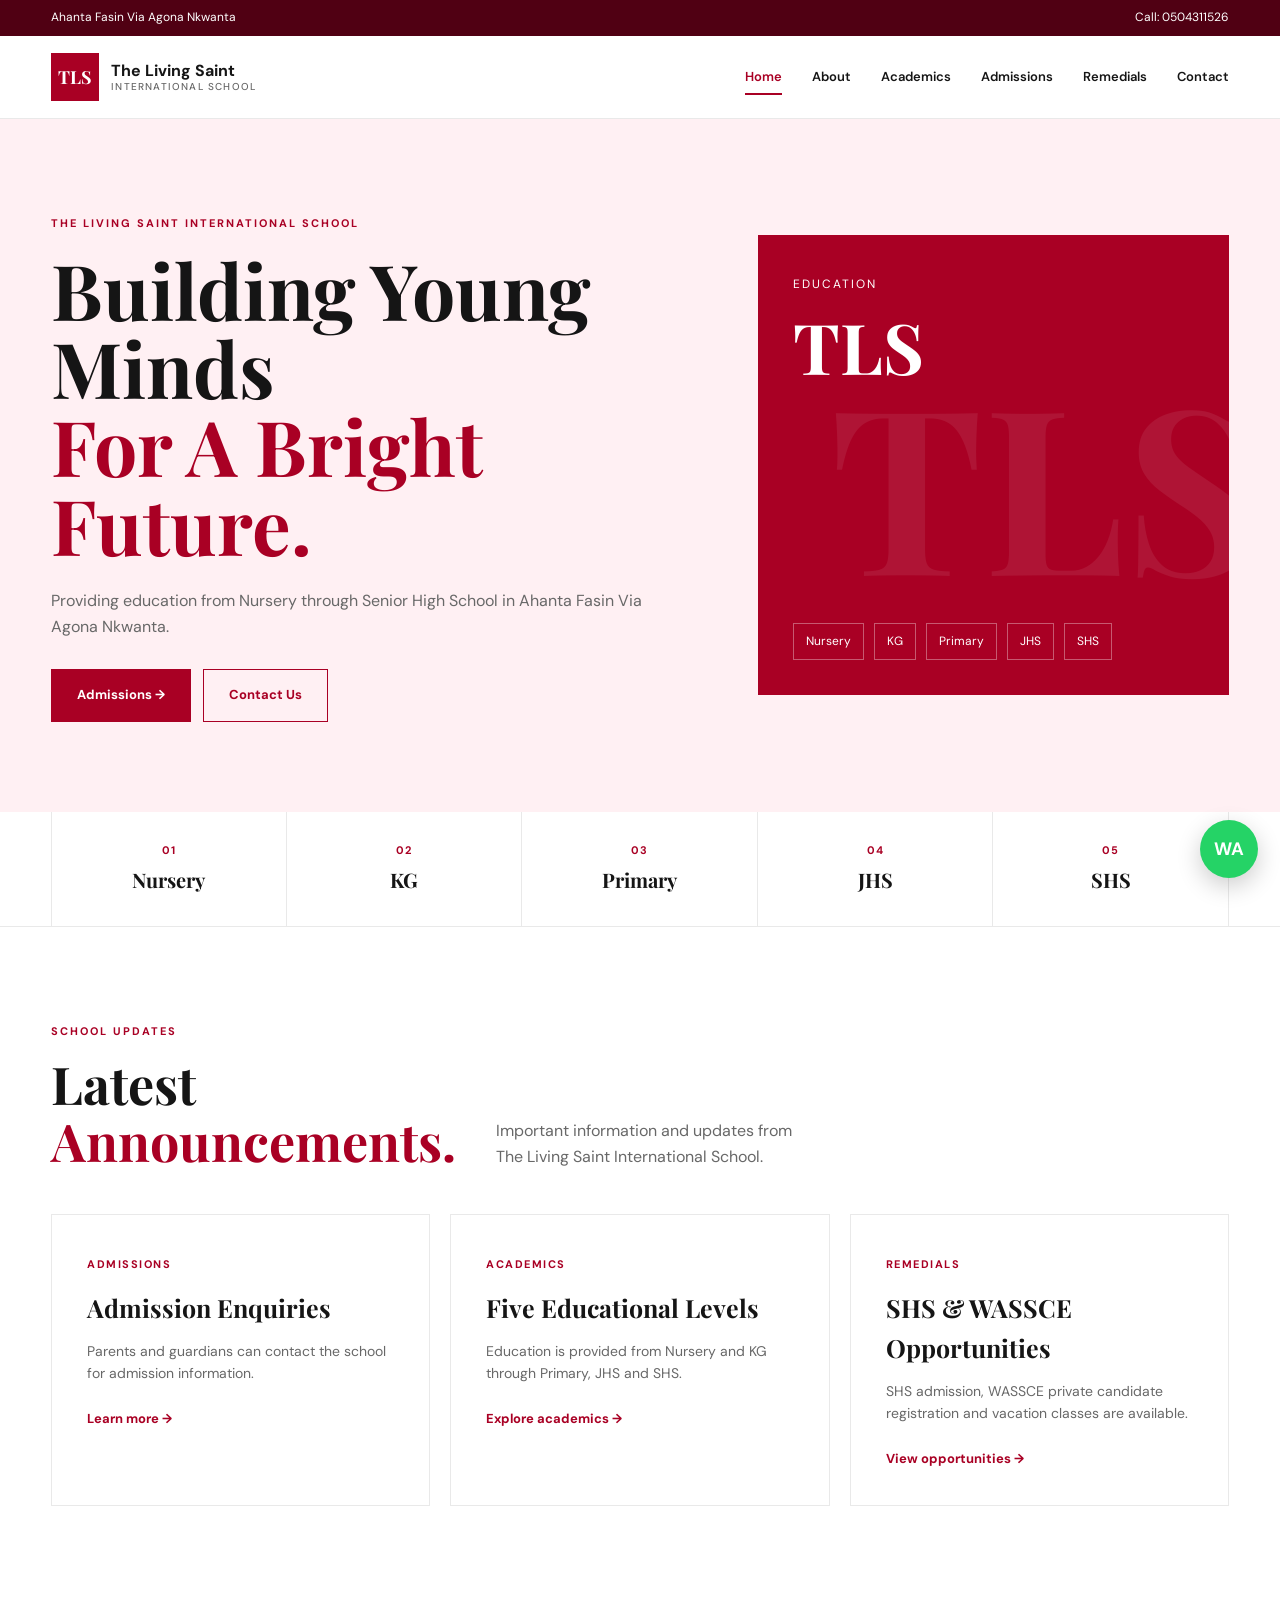
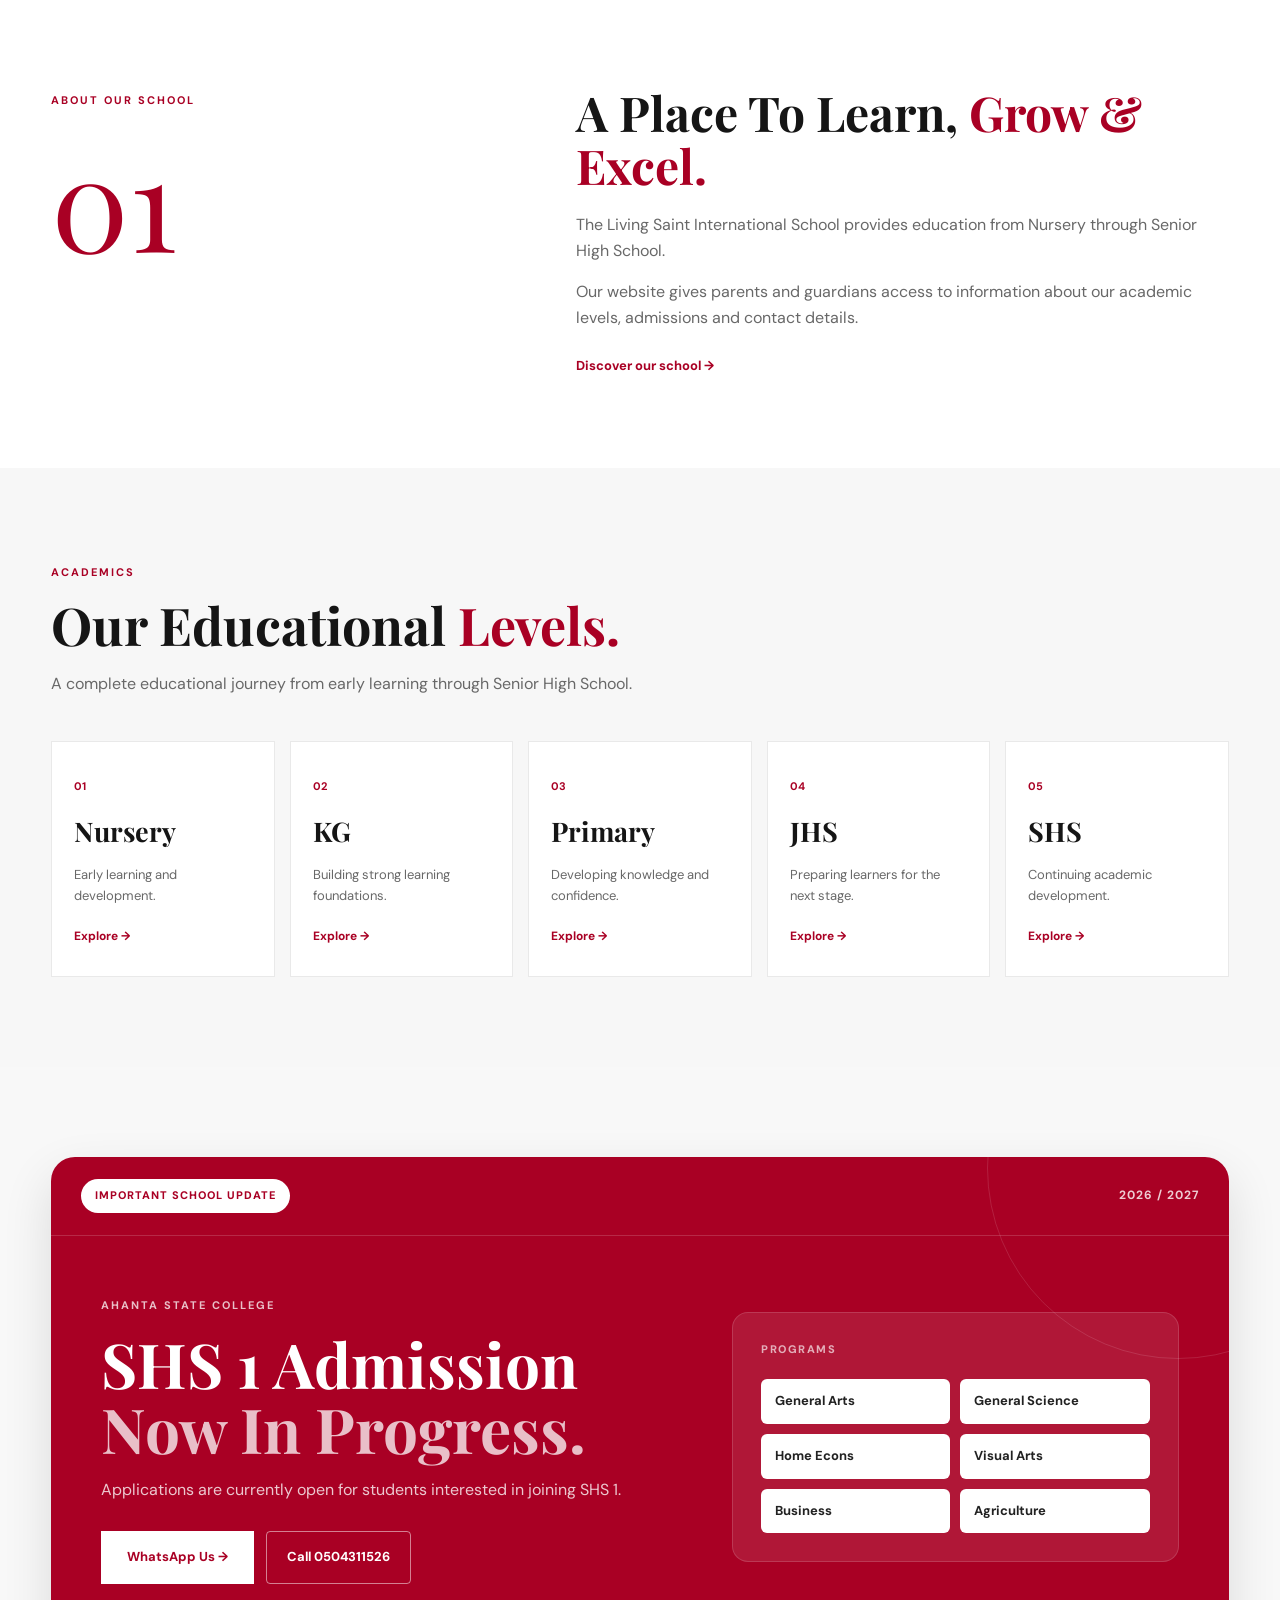
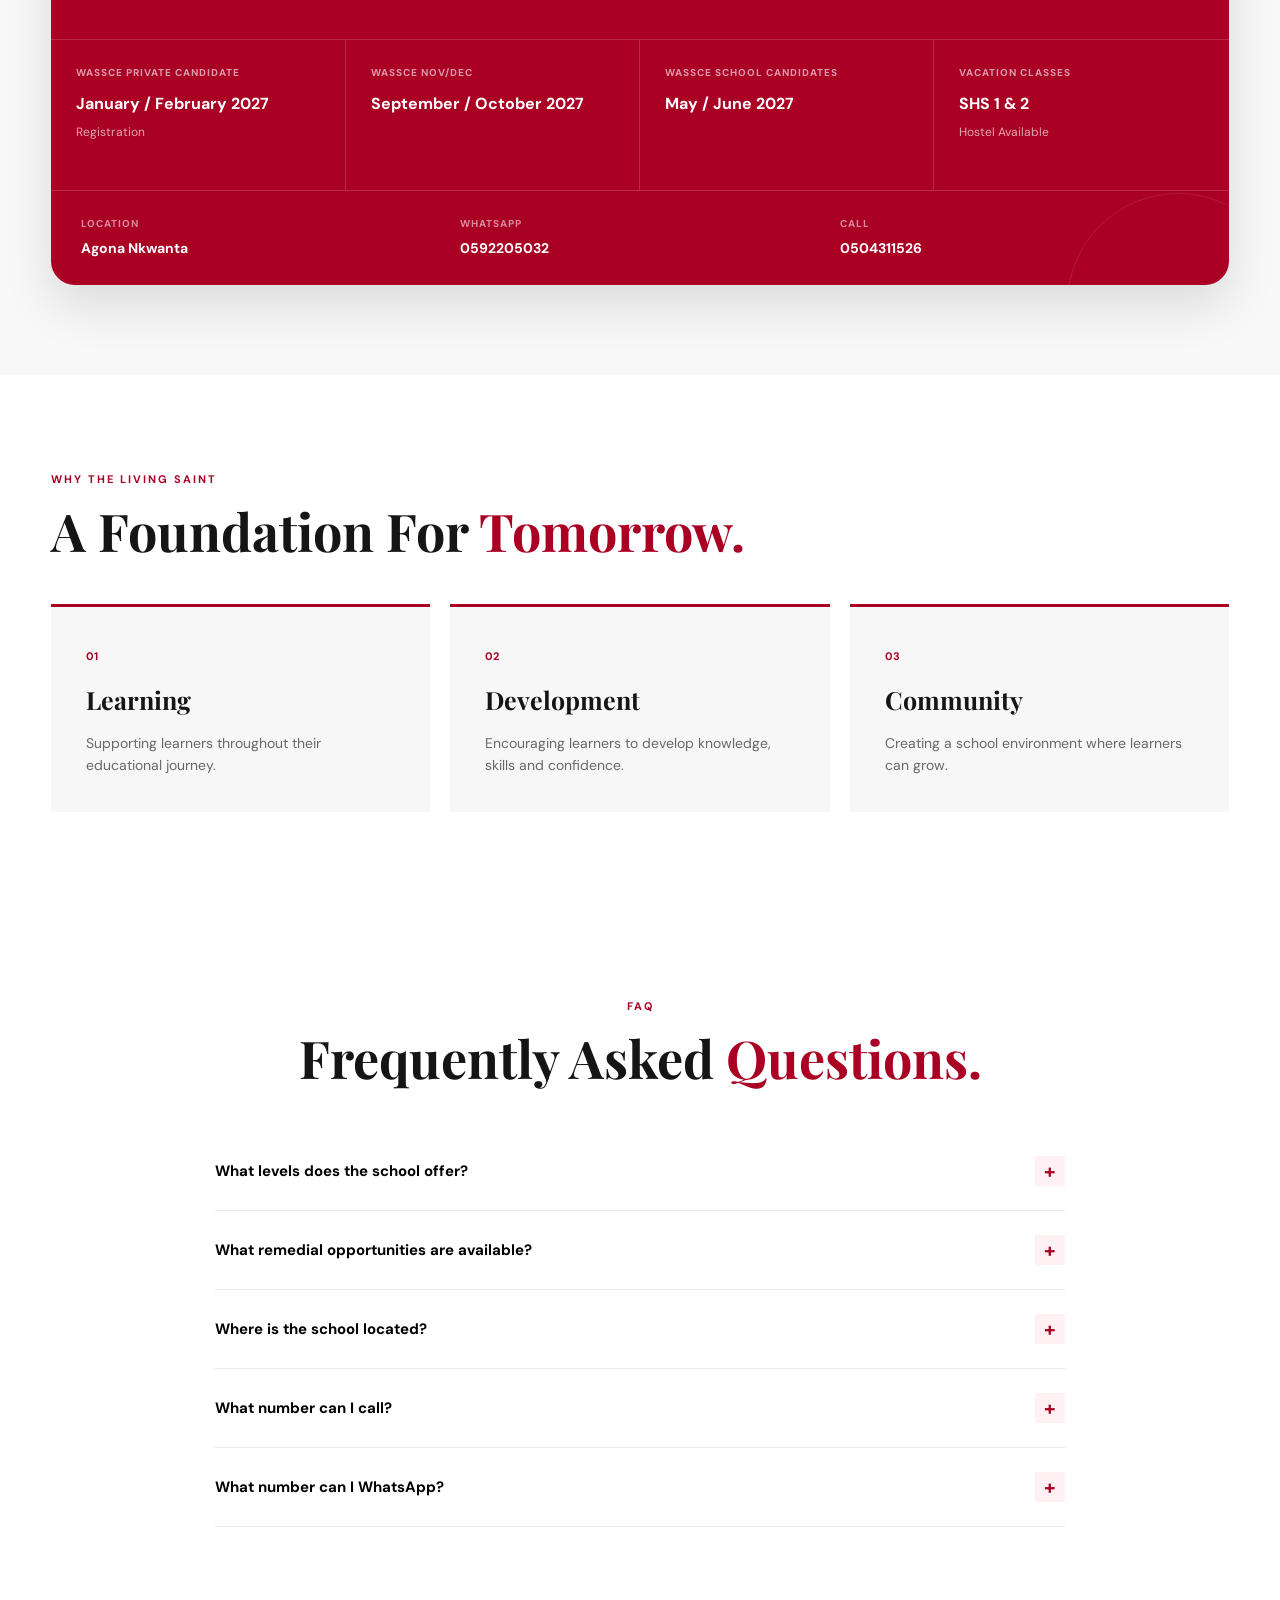
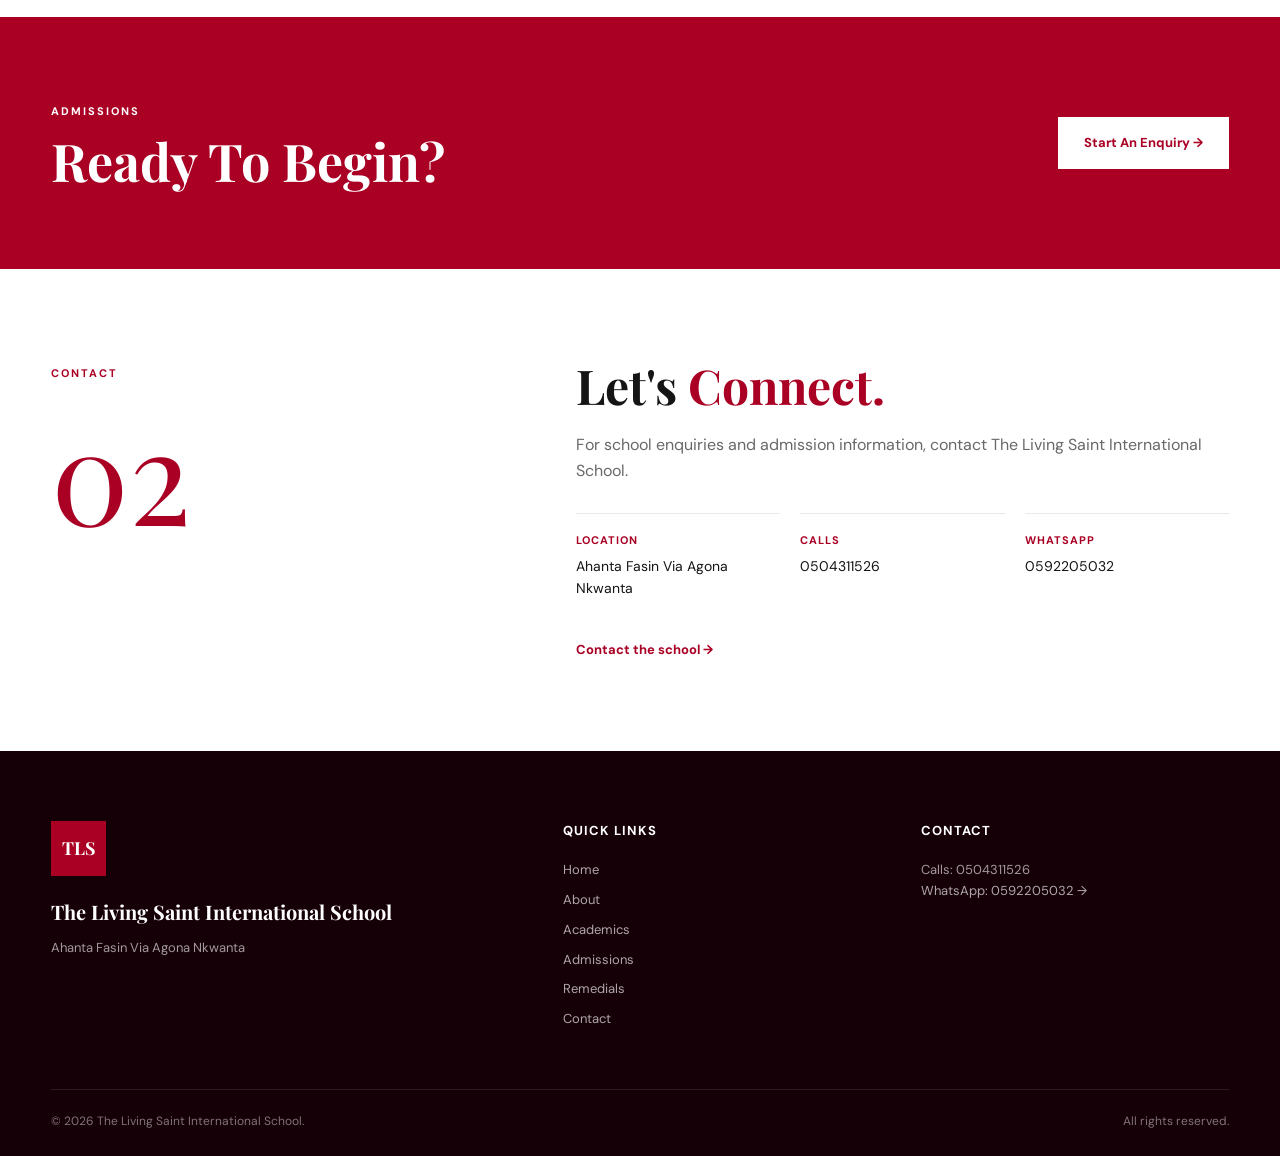
==== commit a45f7d8f: "Update school website and remedial banner" ====
--- a/index.html
+++ b/index.html
@@ -6,21 +6,28 @@
 
     <title>The Living Saint International School | Home</title>
 
-    <meta name="description" content="The Living Saint International School — Nursery, KG, Primary, JHS and SHS at Ahanta Fasin Via Agona Nkwanta.">
-
-<link rel="icon" href="data:image/svg+xml,
-<svg xmlns='http://www.w3.org/2000/svg' viewBox='0 0 100 100'>
-<rect width='100' height='100' rx='15' fill='%23a90024'/>
-<text x='50' y='65' text-anchor='middle' font-size='42' font-family='serif' font-weight='bold' fill='white'>TLS</text>
-</svg>">
+    <meta
+        name="description"
+        content="The Living Saint International School — Nursery, KG, Primary, JHS and SHS at Ahanta Fasin Via Agona Nkwanta."
+    >
+
+    <link rel="icon" href="data:image/svg+xml,
+    <svg xmlns='http://www.w3.org/2000/svg' viewBox='0 0 100 100'>
+        <rect width='100' height='100' rx='15' fill='%23a90024'/>
+        <text x='50' y='65' text-anchor='middle' font-size='42' font-family='serif' font-weight='bold' fill='white'>TLS</text>
+    </svg>">
 
     <link rel="stylesheet" href="style.css">
 
-    <link href="https://fonts.googleapis.com/css2?family=DM+Sans:wght@400;500;600;700;800&family=Playfair+Display:wght@500;600;700&display=swap" rel="stylesheet">
+    <link
+        href="https://fonts.googleapis.com/css2?family=DM+Sans:wght@400;500;600;700;800&family=Playfair+Display:wght@500;600;700&display=swap"
+        rel="stylesheet"
+    >
 </head>
 
 <body>
 
+<!-- TOP BAR -->
 <div class="top-bar">
     <div class="container top-bar-inner">
         <span>Ahanta Fasin Via Agona Nkwanta</span>
@@ -29,8 +36,8 @@
 </div>
 
 
+<!-- HEADER -->
 <header class="site-header">
-
     <div class="container header-inner">
 
         <a href="index.html" class="logo">
@@ -42,21 +49,24 @@
             </span>
         </a>
 
-        <button class="menu-button" id="menuButton">☰</button>
+        <button class="menu-button" id="menuButton">
+            ☰
+        </button>
 
         <nav class="navigation" id="navigation">
             <a href="index.html" class="active">Home</a>
             <a href="about.html">About</a>
             <a href="academics.html">Academics</a>
             <a href="admissions.html">Admissions</a>
+            <a href="#remedials">Remedials</a>
             <a href="contact.html">Contact</a>
         </nav>
 
     </div>
-
 </header>
 
 
+<!-- HERO -->
 <section class="hero">
 
     <div class="container hero-grid">
@@ -101,22 +111,21 @@
             </div>
 
             <div class="hero-card-bottom">
-
                 <span>Nursery</span>
                 <span>KG</span>
                 <span>Primary</span>
                 <span>JHS</span>
                 <span>SHS</span>
-
-            </div>
-
-        </div>
-
-    </div>
-
-</section>
-
-
+            </div>
+
+        </div>
+
+    </div>
+
+</section>
+
+
+<!-- EDUCATIONAL LEVELS -->
 <section class="levels-section">
 
     <div class="container levels-grid">
@@ -151,6 +160,7 @@
 </section>
 
 
+<!-- ANNOUNCEMENTS -->
 <section class="section announcements">
 
     <div class="container">
@@ -186,7 +196,9 @@
                     ADMISSIONS
                 </span>
 
-                <h3>Admission Enquiries</h3>
+                <h3>
+                    Admission Enquiries
+                </h3>
 
                 <p>
                     Parents and guardians can contact the
@@ -206,7 +218,9 @@
                     ACADEMICS
                 </span>
 
-                <h3>Five Educational Levels</h3>
+                <h3>
+                    Five Educational Levels
+                </h3>
 
                 <p>
                     Education is provided from Nursery and KG
@@ -223,17 +237,20 @@
             <div class="announcement-card reveal">
 
                 <span class="announcement-date">
-                    LOCATION
+                    REMEDIALS
                 </span>
 
-                <h3>Visit The School</h3>
-
-                <p>
-                    Ahanta Fasin Via Agona Nkwanta.
-                </p>
-
-                <a href="contact.html">
-                    Contact us →
+                <h3>
+                    SHS & WASSCE Opportunities
+                </h3>
+
+                <p>
+                    SHS admission, WASSCE private candidate
+                    registration and vacation classes are available.
+                </p>
+
+                <a href="#remedials">
+                    View opportunities →
                 </a>
 
             </div>
@@ -245,6 +262,7 @@
 </section>
 
 
+<!-- ABOUT PREVIEW -->
 <section class="section about-section">
 
     <div class="container two-column">
@@ -291,6 +309,7 @@
 </section>
 
 
+<!-- ACADEMICS -->
 <section class="section academics-section">
 
     <div class="container">
@@ -323,7 +342,6 @@
                 <strong>Explore →</strong>
             </a>
 
-
             <a href="academics.html" class="academic-card reveal">
                 <span>02</span>
                 <h3>KG</h3>
@@ -331,7 +349,6 @@
                 <strong>Explore →</strong>
             </a>
 
-
             <a href="academics.html" class="academic-card reveal">
                 <span>03</span>
                 <h3>Primary</h3>
@@ -339,7 +356,6 @@
                 <strong>Explore →</strong>
             </a>
 
-
             <a href="academics.html" class="academic-card reveal">
                 <span>04</span>
                 <h3>JHS</h3>
@@ -347,7 +363,6 @@
                 <strong>Explore →</strong>
             </a>
 
-
             <a href="academics.html" class="academic-card reveal">
                 <span>05</span>
                 <h3>SHS</h3>
@@ -362,6 +377,122 @@
 </section>
 
 
+<!-- REMEDIALS -->
+<!-- REMEDIALS -->
+<section class="section remedials-section" id="remedials">
+    <div class="container">
+
+        <div class="remedial-banner reveal">
+
+            <div class="remedial-banner-top">
+                <span class="remedial-badge">IMPORTANT SCHOOL UPDATE</span>
+                <span class="remedial-year">2026 / 2027</span>
+            </div>
+
+            <div class="remedial-banner-content">
+
+                <div class="remedial-main-info">
+                    <span class="small-title">AHANTA STATE COLLEGE</span>
+
+                    <h2>
+                        SHS 1 Admission
+                        <span>Now In Progress.</span>
+                    </h2>
+
+                    <p>
+                        Applications are currently open for students
+                        interested in joining SHS 1.
+                    </p>
+
+                    <div class="remedial-buttons">
+                        <a
+                            href="https://wa.me/233592205032"
+                            target="_blank"
+                            class="btn btn-white"
+                        >
+                            WhatsApp Us →
+                        </a>
+
+                        <a
+                            href="tel:0504311526"
+                            class="remedial-call-btn"
+                        >
+                            Call 0504311526
+                        </a>
+                    </div>
+                </div>
+
+                <div class="remedial-side-info">
+
+                    <div class="remedial-info-item">
+                        <span>PROGRAMS</span>
+
+                        <div class="program-list">
+                            <span>General Arts</span>
+                            <span>General Science</span>
+                            <span>Home Econs</span>
+                            <span>Visual Arts</span>
+                            <span>Business</span>
+                            <span>Agriculture</span>
+                        </div>
+                    </div>
+
+                </div>
+
+            </div>
+
+            <div class="remedial-opportunities">
+
+                <div class="remedial-box">
+                    <span>WASSCE PRIVATE CANDIDATE</span>
+                    <strong>January / February 2027</strong>
+                    <p>Registration</p>
+                </div>
+
+                <div class="remedial-box">
+                    <span>WASSCE NOV/DEC</span>
+                    <strong>September / October 2027</strong>
+                </div>
+
+                <div class="remedial-box">
+                    <span>WASSCE SCHOOL CANDIDATES</span>
+                    <strong>May / June 2027</strong>
+                </div>
+
+                <div class="remedial-box">
+                    <span>VACATION CLASSES</span>
+                    <strong>SHS 1 & 2</strong>
+                    <p>Hostel Available</p>
+                </div>
+
+            </div>
+
+            <div class="remedial-banner-bottom">
+
+                <div>
+                    <span>LOCATION</span>
+                    <strong>Agona Nkwanta</strong>
+                </div>
+
+                <div>
+                    <span>WHATSAPP</span>
+                    <strong>0592205032</strong>
+                </div>
+
+                <div>
+                    <span>CALL</span>
+                    <strong>0504311526</strong>
+                </div>
+
+            </div>
+
+        </div>
+
+    </div>
+</section>
+
+
+<!-- WHY THE LIVING SAINT -->
 <section class="section why-section">
 
     <div class="container">
@@ -383,54 +514,69 @@
         <div class="why-grid">
 
             <div class="why-card reveal">
+
                 <span>01</span>
 
-                <h3>Learning</h3>
+                <h3>
+                    Learning
+                </h3>
 
                 <p>
                     Supporting learners throughout their
                     educational journey.
                 </p>
+
             </div>
 
 
             <div class="why-card reveal">
+
                 <span>02</span>
 
-                <h3>Development</h3>
+                <h3>
+                    Development
+                </h3>
 
                 <p>
                     Encouraging learners to develop knowledge,
                     skills and confidence.
                 </p>
+
             </div>
 
 
             <div class="why-card reveal">
+
                 <span>03</span>
 
-                <h3>Community</h3>
+                <h3>
+                    Community
+                </h3>
 
                 <p>
                     Creating a school environment where
                     learners can grow.
                 </p>
-            </div>
-
-        </div>
-
-    </div>
-
-</section>
-
-
+
+            </div>
+
+        </div>
+
+    </div>
+
+</section>
+
+
+<!-- FAQ -->
 <section class="section faq-section">
 
     <div class="container faq-container">
 
         <div class="section-heading center-heading">
 
-            <span class="small-title">FAQ</span>
+            <span class="small-title">
+                FAQ
+            </span>
 
             <h2>
                 Frequently Asked
@@ -462,6 +608,26 @@
         <div class="faq-item">
 
             <button class="faq-question">
+                What remedial opportunities are available?
+                <span class="faq-icon">+</span>
+            </button>
+
+            <div class="faq-answer">
+
+                <p>
+                    SHS 1 admission, WASSCE private candidate
+                    registration, WASSCE Nov/Dec and SHS 1 & 2
+                    vacation classes are available.
+                </p>
+
+            </div>
+
+        </div>
+
+
+        <div class="faq-item">
+
+            <button class="faq-question">
                 Where is the school located?
                 <span class="faq-icon">+</span>
             </button>
@@ -518,6 +684,7 @@
 </section>
 
 
+<!-- CTA -->
 <section class="cta-section">
 
     <div class="container cta-inner">
@@ -543,6 +710,7 @@
 </section>
 
 
+<!-- CONTACT PREVIEW -->
 <section class="section contact-preview">
 
     <div class="container two-column">
@@ -582,16 +750,18 @@
                     </span>
                 </div>
 
-
                 <div>
                     <strong>Calls</strong>
-                    <span>0504311526</span>
-                </div>
-
+                    <span>
+                        0504311526
+                    </span>
+                </div>
 
                 <div>
                     <strong>WhatsApp</strong>
-                    <span>0592205032</span>
+                    <span>
+                        0592205032
+                    </span>
                 </div>
 
             </div>
@@ -608,6 +778,7 @@
 </section>
 
 
+<!-- FOOTER -->
 <footer class="site-footer">
 
     <div class="container footer-grid">
@@ -632,12 +803,15 @@
 
         <div>
 
-            <h4>Quick Links</h4>
+            <h4>
+                Quick Links
+            </h4>
 
             <a href="index.html">Home</a>
             <a href="about.html">About</a>
             <a href="academics.html">Academics</a>
             <a href="admissions.html">Admissions</a>
+            <a href="#remedials">Remedials</a>
             <a href="contact.html">Contact</a>
 
         </div>
@@ -645,9 +819,13 @@
 
         <div>
 
-            <h4>Contact</h4>
-
-            <p>Calls: 0504311526</p>
+            <h4>
+                Contact
+            </h4>
+
+            <p>
+                Calls: 0504311526
+            </p>
 
             <a
                 href="https://wa.me/233592205032"
@@ -677,6 +855,7 @@
 </footer>
 
 
+<!-- FLOATING WHATSAPP -->
 <a
     href="https://wa.me/233592205032"
     target="_blank"
@@ -687,6 +866,7 @@
 </a>
 
 
+<!-- BACK TO TOP -->
 <button id="backToTop" class="back-to-top">
     ↑
 </button>
--- a/style.css
+++ b/style.css
@@ -1,1243 +1,1470 @@
+@import url('https://fonts.googleapis.com/css2?family=DM+Sans:wght@400;500;600;700;800&family=Playfair+Display:wght@500;600;700&display=swap');
+
+:root{
+    --red:#a90024;
+    --dark-red:#78001b;
+    --deep-red:#500013;
+    --light-red:#fff0f3;
+    --white:#fff;
+    --black:#151515;
+    --gray:#686868;
+    --light-gray:#f7f7f7;
+    --border:#e9e9e9;
+}
+
+*{
+    margin:0;
+    padding:0;
+    box-sizing:border-box;
+}
+
+html{
+    scroll-behavior:smooth;
+}
+
+body{
+    font-family:"DM Sans",sans-serif;
+    color:var(--black);
+    background:#fff;
+    line-height:1.6;
+}
+
+a{
+    text-decoration:none;
+    color:inherit;
+}
+
+button,input,select,textarea{
+    font-family:inherit;
+}
+
+img{
+    max-width:100%;
+    display:block;
+}
+
+.container{
+    width:min(1180px,92%);
+    margin:auto;
+}
+
+.section{
+    padding:90px 0;
+}
+
+.small-title{
+    color:var(--red);
+    font-size:11px;
+    text-transform:uppercase;
+    letter-spacing:2px;
+    font-weight:700;
+}
+
+.section-heading{
+    max-width:750px;
+    margin-bottom:45px;
+}
+
+.section-heading h2,
+.split-heading h2{
+    font-family:"Playfair Display",serif;
+    font-size:52px;
+    line-height:1.1;
+    margin-top:12px;
+}
+
+.section-heading h2 span,
+.split-heading h2 span,
+.content-block h2 span{
+    color:var(--red);
+}
+
+.section-heading p{
+    color:var(--gray);
+    margin-top:18px;
+    max-width:650px;
+}
+
+.center-heading{
+    text-align:center;
+    margin-left:auto;
+    margin-right:auto;
+}
+
+
+/* TOP BAR */
+
+.top-bar{
+    background:var(--deep-red);
+    color:white;
+    font-size:12px;
+}
+
+.top-bar-inner{
+    min-height:36px;
+    display:flex;
+    align-items:center;
+    justify-content:space-between;
+}
+
+
+/* HEADER */
+
+.site-header{
+    width:100%;
+    background:white;
+    border-bottom:1px solid var(--border);
+    position:sticky;
+    top:0;
+    z-index:1000;
+}
+
+.header-inner{
+    min-height:82px;
+    display:flex;
+    align-items:center;
+    justify-content:space-between;
+    gap:30px;
+}
+
+.logo{
+    display:flex;
+    align-items:center;
+    gap:12px;
+}
+
+.logo-mark{
+    width:48px;
+    height:48px;
+    background:var(--red);
+    color:white;
+    display:flex;
+    align-items:center;
+    justify-content:center;
+    font-family:"Playfair Display",serif;
+    font-size:18px;
+    font-weight:700;
+}
+
+.logo-text{
+    display:flex;
+    flex-direction:column;
+    font-weight:700;
+    line-height:1.2;
+}
+
+.logo-text small{
+    font-size:10px;
+    color:var(--gray);
+    text-transform:uppercase;
+    letter-spacing:1.2px;
+    font-weight:500;
+}
+
+
+/* NAVIGATION */
+
+.navigation{
+    display:flex;
+    align-items:center;
+    gap:30px;
+}
+
+.navigation a{
+    font-size:13px;
+    font-weight:600;
+    position:relative;
+    padding:30px 0;
+}
+
+.navigation a::after{
+    content:"";
+    position:absolute;
+    width:0;
+    height:2px;
+    background:var(--red);
+    bottom:22px;
+    left:0;
+    transition:.3s;
+}
+
+.navigation a:hover,
+.navigation a.active{
+    color:var(--red);
+}
+
+.navigation a:hover::after,
+.navigation a.active::after{
+    width:100%;
+}
+
+.menu-button{
+    display:none;
+    border:none;
+    background:transparent;
+    font-size:28px;
+    cursor:pointer;
+    color:var(--red);
+}
+
+
+/* BUTTONS */
+
+.btn{
+    display:inline-flex;
+    align-items:center;
+    justify-content:center;
+    padding:15px 25px;
+    font-size:13px;
+    font-weight:700;
+    transition:.3s;
+}
+
+.btn-red{
+    background:var(--red);
+    color:white;
+    border:1px solid var(--red);
+}
+
+.btn-red:hover{
+    background:var(--dark-red);
+    transform:translateY(-2px);
+}
+
+.btn-outline{
+    color:var(--red);
+    border:1px solid var(--red);
+}
+
+.btn-outline:hover{
+    background:var(--red);
+    color:white;
+}
+
+.btn-white{
+    background:white;
+    color:var(--red);
+    border:1px solid white;
+}
+
+.btn-white:hover{
+    background:transparent;
+    color:white;
+}
+
+
+/* HERO */
+
+.hero{
+    background:var(--light-red);
+    padding:90px 0;
+    overflow:hidden;
+}
+
+.hero-grid{
+    display:grid;
+    grid-template-columns:1.15fr .85fr;
+    align-items:center;
+    gap:70px;
+}
+
+.hero-content h1{
+    font-family:"Playfair Display",serif;
+    font-size:clamp(50px,6vw,78px);
+    line-height:1.02;
+    margin:15px 0 25px;
+}
+
+.hero-content h1 span{
+    display:block;
+    color:var(--red);
+}
+
+.hero-content p{
+    color:var(--gray);
+    max-width:600px;
+    font-size:16px;
+    margin-bottom:30px;
+}
+
+.hero-buttons{
+    display:flex;
+    gap:12px;
+    flex-wrap:wrap;
+}
+
+.hero-card{
+    min-height:460px;
+    background:var(--red);
+    color:white;
+    padding:35px;
+    display:flex;
+    flex-direction:column;
+    justify-content:space-between;
+    position:relative;
+    overflow:hidden;
+}
+
+.hero-card::before{
+    content:"TLS";
+    position:absolute;
+    font-family:"Playfair Display",serif;
+    font-size:230px;
+    font-weight:700;
+    color:rgba(255,255,255,.08);
+    right:-30px;
+    bottom:30px;
+}
+
+.hero-card-top{
+    position:relative;
+    z-index:2;
+}
+
+.hero-card-top span{
+    font-size:12px;
+    text-transform:uppercase;
+    letter-spacing:2px;
+}
+
+.hero-card-top strong{
+    display:block;
+    font-family:"Playfair Display",serif;
+    font-size:70px;
+    line-height:1;
+    margin-top:15px;
+}
+
+.hero-card-bottom{
+    position:relative;
+    z-index:2;
+    display:flex;
+    flex-wrap:wrap;
+    gap:10px;
+}
+
+.hero-card-bottom span{
+    border:1px solid rgba(255,255,255,.35);
+    padding:8px 12px;
+    font-size:12px;
+}
+
+
+/* LEVELS */
+
+.levels-section{
+    background:white;
+    border-bottom:1px solid var(--border);
+}
+
+.levels-grid{
+    display:grid;
+    grid-template-columns:repeat(5,1fr);
+}
+
+.level-item{
+    padding:30px 20px;
+    text-align:center;
+    border-right:1px solid var(--border);
+    transition:.3s;
+}
+
+.level-item:first-child{
+    border-left:1px solid var(--border);
+}
+
+.level-item:hover{
+    background:var(--light-red);
+}
+
+.level-item span{
+    display:block;
+    color:var(--red);
+    font-size:11px;
+    font-weight:700;
+    letter-spacing:1px;
+    margin-bottom:5px;
+}
+
+.level-item strong{
+    font-family:"Playfair Display",serif;
+    font-size:20px;
+}
+
+
+/* ANNOUNCEMENTS */
+
+.announcements{
+    background:#fff;
+}
+
+.split-heading{
+    display:flex;
+    justify-content:space-between;
+    align-items:end;
+    gap:40px;
+}
+
+.split-heading p{
+    max-width:450px;
+    color:var(--gray);
+}
+
+.announcement-grid{
+    display:grid;
+    grid-template-columns:repeat(3,1fr);
+    gap:20px;
+}
+
+.announcement-card{
+    border:1px solid var(--border);
+    padding:35px;
+    background:white;
+    transition:.3s;
+}
+
+.announcement-card:hover{
+    border-color:var(--red);
+    transform:translateY(-5px);
+}
+
+.announcement-date{
+    color:var(--red);
+    font-size:11px;
+    font-weight:700;
+    letter-spacing:1.5px;
+}
+
+.announcement-card h3{
+    font-family:"Playfair Display",serif;
+    font-size:25px;
+    margin:12px 0;
+}
+
+.announcement-card p{
+    color:var(--gray);
+    font-size:14px;
+    margin-bottom:20px;
+}
+
+.announcement-card a{
+    color:var(--red);
+    font-size:13px;
+    font-weight:700;
+}
+
+
+/* TWO COLUMN */
+
+.two-column{
+    display:grid;
+    grid-template-columns:.8fr 1.2fr;
+    gap:90px;
+    align-items:start;
+}
+
+.section-label{
+    color:var(--red);
+}
+
+.large-number{
+    display:block;
+    font-family:"Playfair Display",serif;
+    font-size:130px;
+    line-height:.8;
+    color:var(--red);
+    margin-top:35px;
+}
+
+.content-block h2{
+    font-family:"Playfair Display",serif;
+    font-size:48px;
+    line-height:1.1;
+    margin-bottom:20px;
+}
+
+.content-block p{
+    color:var(--gray);
+    margin-bottom:16px;
+}
+
+.text-link{
+    display:inline-block;
+    margin-top:10px;
+    color:var(--red);
+    font-size:13px;
+    font-weight:700;
+}
+
+
+/* ACADEMICS */
+
+.academics-section{
+    background:var(--light-gray);
+}
+
+.academic-grid{
+    display:grid;
+    grid-template-columns:repeat(5,1fr);
+    gap:15px;
+}
+
+.academic-card{
+    border:1px solid var(--border);
+    padding:30px 22px;
+    min-height:210px;
+    background:white;
+    transition:.3s;
+}
+
+.academic-card:hover{
+    background:var(--red);
+    color:white;
+    transform:translateY(-5px);
+}
+
+.academic-card span{
+    color:var(--red);
+    font-size:11px;
+    font-weight:700;
+}
+
+.academic-card:hover span{
+    color:white;
+}
+
+.academic-card h3{
+    font-family:"Playfair Display",serif;
+    font-size:27px;
+    margin:12px 0;
+}
+
+.academic-card p{
+    color:var(--gray);
+    font-size:13px;
+}
+
+.academic-card:hover p{
+    color:rgba(255,255,255,.85);
+}
+
+.academic-card strong{
+    display:block;
+    color:var(--red);
+    margin-top:20px;
+    font-size:12px;
+}
+
+.academic-card:hover strong{
+    color:white;
+}
+
+
+/* WHY */
+
+.why-grid{
+    display:grid;
+    grid-template-columns:repeat(3,1fr);
+    gap:20px;
+}
+
+.why-card{
+    padding:35px;
+    border-top:3px solid var(--red);
+    background:var(--light-gray);
+}
+
+.why-card span{
+    color:var(--red);
+    font-size:11px;
+    font-weight:700;
+}
+
+.why-card h3{
+    font-family:"Playfair Display",serif;
+    font-size:25px;
+    margin:12px 0;
+}
+
+.why-card p{
+    color:var(--gray);
+    font-size:14px;
+}
+
+
+/* FAQ */
+
+.faq-section{
+    background:white;
+}
+
+.faq-container{
+    max-width:850px;
+    margin:auto;
+}
+
+.faq-question{
+    width:100%;
+    background:white;
+    border:none;
+    border-bottom:1px solid var(--border);
+    padding:24px 0;
+    display:flex;
+    justify-content:space-between;
+    align-items:center;
+    text-align:left;
+    cursor:pointer;
+    font-size:15px;
+    font-weight:700;
+}
+
+.faq-icon{
+    width:30px;
+    height:30px;
+    background:var(--light-red);
+    color:var(--red);
+    display:flex;
+    align-items:center;
+    justify-content:center;
+    font-size:20px;
+}
+
+.faq-answer{
+    max-height:0;
+    overflow:hidden;
+    transition:.35s ease;
+}
+
+.faq-answer.open{
+    max-height:300px;
+}
+
+.faq-answer p{
+    color:var(--gray);
+    font-size:14px;
+    padding:0 45px 24px 0;
+}
+
+
+/* CTA */
+
+.cta-section{
+    background:var(--red);
+    color:white;
+    padding:80px 0;
+}
+
+.cta-inner{
+    display:flex;
+    justify-content:space-between;
+    align-items:center;
+    gap:40px;
+}
+
+.cta-inner .small-title{
+    color:white;
+}
+
+.cta-inner h2{
+    font-family:"Playfair Display",serif;
+    font-size:52px;
+    line-height:1.1;
+    margin-top:10px;
+}
+
+
+/* ADMISSIONS */
+
+.enquiry-grid{
+    display:grid;
+    grid-template-columns:.8fr 1.2fr;
+    gap:80px;
+}
+
+.enquiry-text h2{
+    font-family:"Playfair Display",serif;
+    font-size:52px;
+    line-height:1.1;
+    margin:15px 0 20px;
+}
+
+.enquiry-text h2 span{
+    color:var(--red);
+}
+
+.enquiry-text p{
+    color:var(--gray);
+}
+
+.enquiry-form{
+    background:var(--light-gray);
+    padding:40px;
+}
+
+.form-row{
+    display:grid;
+    grid-template-columns:1fr 1fr;
+    gap:15px;
+}
+
+.form-group{
+    margin-bottom:18px;
+}
+
+.form-group label{
+    display:block;
+    font-size:12px;
+    font-weight:700;
+    margin-bottom:7px;
+}
+
+.form-group input,
+.form-group select,
+.form-group textarea{
+    width:100%;
+    border:1px solid #ddd;
+    background:white;
+    padding:14px;
+    font-size:14px;
+    outline:none;
+}
+
+.form-group input:focus,
+.form-group select:focus,
+.form-group textarea:focus{
+    border-color:var(--red);
+}
+
+.form-group textarea{
+    min-height:120px;
+    resize:vertical;
+}
+
+.form-submit{
+    width:100%;
+    border:none;
+    background:var(--red);
+    color:white;
+    padding:15px;
+    font-weight:700;
+    cursor:pointer;
+}
+
+.form-submit:hover{
+    background:var(--dark-red);
+}
+
+
+/* CONTACT */
+
+.contact-page-grid{
+    display:grid;
+    grid-template-columns:1fr 1fr;
+    gap:25px;
+}
+
+.contact-info{
+    background:var(--light-gray);
+    padding:40px;
+}
+
+.contact-info h2{
+    font-family:"Playfair Display",serif;
+    font-size:40px;
+    margin:12px 0 25px;
+}
+
+.info-box{
+    border-top:1px solid var(--border);
+    padding:20px 0;
+}
+
+.info-box span{
+    display:block;
+    color:var(--red);
+    font-size:11px;
+    font-weight:700;
+    text-transform:uppercase;
+    letter-spacing:1.5px;
+}
+
+.info-box strong{
+    font-size:16px;
+}
+
+.info-box p{
+    color:var(--gray);
+    font-size:14px;
+}
+
+.contact-action{
+    background:var(--red);
+    color:white;
+    padding:40px;
+    display:flex;
+    align-items:center;
+}
+
+.contact-action-inner h2{
+    font-family:"Playfair Display",serif;
+    font-size:45px;
+    line-height:1.1;
+    margin-bottom:20px;
+}
+
+.contact-action-inner p{
+    color:rgba(255,255,255,.8);
+    margin-bottom:25px;
+}
+
+.contact-action-buttons{
+    display:flex;
+    gap:10px;
+    flex-wrap:wrap;
+}
+
+.location-box{
+    background:var(--deep-red);
+    color:white;
+    padding:45px;
+    margin-top:25px;
+}
+
+.location-box h3{
+    font-family:"Playfair Display",serif;
+    font-size:32px;
+    margin-bottom:10px;
+}
+
+.location-box p{
+    color:rgba(255,255,255,.75);
+}
+
+
+/* CONTACT DETAILS */
+
+.contact-details{
+    display:grid;
+    grid-template-columns:repeat(3,1fr);
+    gap:20px;
+    margin:30px 0;
+}
+
+.contact-details > div{
+    border-top:1px solid var(--border);
+    padding-top:18px;
+}
+
+.contact-details strong{
+    display:block;
+    color:var(--red);
+    font-size:11px;
+    text-transform:uppercase;
+    letter-spacing:1px;
+}
+
+.contact-details span{
+    display:block;
+    font-size:14px;
+    margin-top:5px;
+}
+
+
+/* PAGE HERO */
+
+.page-hero{
+    background:var(--light-red);
+    padding:85px 0;
+}
+
+.page-hero h1{
+    font-family:"Playfair Display",serif;
+    font-size:clamp(50px,7vw,75px);
+    line-height:1;
+    margin:12px 0 18px;
+}
+
+.page-hero p{
+    color:var(--gray);
+    max-width:650px;
+}
+
+
+/* FOOTER */
+
+.site-footer{
+    background:#160007;
+    color:white;
+    padding:70px 0 25px;
+}
+
+.footer-grid{
+    display:grid;
+    grid-template-columns:1.5fr 1fr 1fr;
+    gap:50px;
+    padding-bottom:50px;
+}
+
+.footer-logo{
+    width:55px;
+    height:55px;
+    background:var(--red);
+    display:flex;
+    align-items:center;
+    justify-content:center;
+    font-family:"Playfair Display",serif;
+    font-size:18px;
+    font-weight:700;
+    margin-bottom:20px;
+}
+
+.footer-grid h3{
+    font-family:"Playfair Display",serif;
+    font-size:20px;
+    margin-bottom:10px;
+}
+
+.footer-grid h4{
+    font-size:13px;
+    margin-bottom:18px;
+    text-transform:uppercase;
+    letter-spacing:1px;
+}
+
+.footer-grid a{
+    display:block;
+    color:rgba(255,255,255,.65);
+    font-size:13px;
+    margin-bottom:9px;
+}
+
+.footer-grid a:hover{
+    color:white;
+}
+
+.footer-grid p{
+    color:rgba(255,255,255,.6);
+    font-size:13px;
+}
+
+.footer-bottom{
+    border-top:1px solid rgba(255,255,255,.1);
+    padding-top:22px;
+    display:flex;
+    justify-content:space-between;
+    gap:20px;
+    color:rgba(255,255,255,.45);
+    font-size:12px;
+}
+
+
+/* WHATSAPP */
+
+.whatsapp-float{
+    position:fixed;
+    right:22px;
+    bottom:22px;
+    width:58px;
+    height:58px;
+    background:#25D366;
+    color:white;
+    border-radius:50%;
+    display:flex;
+    align-items:center;
+    justify-content:center;
+    font-size:18px;
+    font-weight:700;
+    box-shadow:0 8px 25px rgba(0,0,0,.2);
+    z-index:900;
+}
+
+
+/* BACK TO TOP */
+
+.back-to-top{
+    position:fixed;
+    right:22px;
+    bottom:90px;
+    width:45px;
+    height:45px;
+    border:none;
+    background:var(--deep-red);
+    color:white;
+    cursor:pointer;
+    opacity:0;
+    visibility:hidden;
+    transition:.3s;
+    z-index:900;
+}
+
+.back-to-top.show{
+    opacity:1;
+    visibility:visible;
+}
+
+
+/* REVEAL */
+
+.reveal{
+    opacity:1;
+    transform:none;
+}
+
+
+/* MOBILE */
+
+@media(max-width:1000px){
+
+    .hero-grid{
+        grid-template-columns:1fr;
+    }
+
+    .hero-card{
+        min-height:350px;
+    }
+
+    .academic-grid{
+        grid-template-columns:repeat(3,1fr);
+    }
+
+    .two-column,
+    .enquiry-grid{
+        grid-template-columns:1fr;
+        gap:40px;
+    }
+
+    .contact-page-grid{
+        grid-template-columns:1fr;
+    }
+
+    .footer-grid{
+        grid-template-columns:1fr 1fr;
+    }
+}
+
+@media(max-width:760px){
+
+    .container{
+        width:90%;
+    }
+
+    .section{
+        padding:65px 0;
+    }
+
+    .top-bar-inner{
+        justify-content:center;
+        text-align:center;
+        padding:8px 0;
+    }
+
+    .header-inner{
+        min-height:72px;
+    }
+
+    .menu-button{
+        display:block;
+    }
+
+    .navigation{
+        position:absolute;
+        top:72px;
+        left:0;
+        width:100%;
+        background:white;
+        display:none;
+        flex-direction:column;
+        align-items:stretch;
+        gap:0;
+        padding:10px 5%;
+        border-bottom:1px solid var(--border);
+    }
+
+    .navigation.show{
+        display:flex;
+    }
+
+    .navigation a{
+        padding:16px 0;
+        border-bottom:1px solid var(--border);
+    }
+
+    .navigation a::after{
+        display:none;
+    }
+
+    .hero{
+        padding:65px 0;
+    }
+
+    .hero-content h1{
+        font-size:50px;
+    }
+
+    .page-hero{
+        padding:65px 0;
+    }
+
+    .page-hero h1{
+        font-size:50px;
+    }
+
+    .levels-grid{
+        grid-template-columns:1fr 1fr;
+    }
+
+    .level-item:nth-child(odd){
+        border-left:1px solid var(--border);
+    }
+
+    .section-heading h2,
+    .split-heading h2,
+    .content-block h2,
+    .cta-inner h2{
+        font-size:40px;
+    }
+
+    .split-heading{
+        display:block;
+    }
+
+    .split-heading p{
+        margin-top:20px;
+    }
+
+    .academic-grid{
+        grid-template-columns:1fr 1fr;
+    }
+
+    .why-grid{
+        grid-template-columns:1fr;
+    }
+
+    .announcement-grid{
+        grid-template-columns:1fr;
+    }
+
+    .cta-inner{
+        display:block;
+    }
+
+    .cta-inner .btn-white{
+        margin-top:25px;
+    }
+
+    .form-row{
+        grid-template-columns:1fr;
+    }
+
+    .enquiry-form{
+        padding:25px;
+    }
+
+    .contact-details{
+        grid-template-columns:1fr;
+    }
+
+    .contact-info,
+    .contact-action{
+        padding:30px;
+    }
+
+    .footer-grid{
+        grid-template-columns:1fr;
+        gap:35px;
+    }
+
+    .footer-bottom{
+        flex-direction:column;
+    }
+
+    .large-number{
+        font-size:90px;
+    }
+}
+
+@media(max-width:480px){
+
+    .logo-text{
+        font-size:13px;
+    }
+
+    .logo-text small{
+        font-size:8px;
+    }
+
+    .logo-mark{
+        width:43px;
+        height:43px;
+    }
+
+    .hero-content h1,
+    .page-hero h1{
+        font-size:42px;
+    }
+
+    .section-heading h2,
+    .split-heading h2,
+    .content-block h2,
+    .cta-inner h2{
+        font-size:34px;
+    }
+
+    .academic-grid{
+        grid-template-columns:1fr;
+    }
+
+    .hero-buttons{
+        flex-direction:column;
+    }
+
+    .hero-buttons a{
+        width:100%;
+    }
+}
+
 /* =========================================
-   THE LIVING SAINT INTERNATIONAL SCHOOL
-   MAIN STYLESHEET
+   REMEDIAL ADMISSION BANNER
 ========================================= */
 
-@import url('https://fonts.googleapis.com/css2?family=DM+Sans:wght@400;500;600;700&family=Playfair+Display:wght@600;700&display=swap');
-
-
-/* =========================================
-   RESET
-========================================= */
-
-* {
-    margin: 0;
-    padding: 0;
-    box-sizing: border-box;
-}
-
-html {
-    scroll-behavior: smooth;
-}
-
-body {
-    font-family: "DM Sans", sans-serif;
-    color: #151515;
-    background: #ffffff;
-    line-height: 1.6;
-}
-
-a {
-    text-decoration: none;
-    color: inherit;
-}
-
-button,
-input,
-select,
-textarea {
-    font-family: inherit;
-}
-
-img {
-    max-width: 100%;
-    display: block;
-}
-
-
-/* =========================================
-   COLORS
-========================================= */
-
-:root {
-    --red: #a90024;
-    --dark-red: #78001b;
-    --deep-red: #500013;
-
-    --light-red: #fff0f3;
-
-    --white: #ffffff;
-    --black: #151515;
-
-    --gray: #686868;
-    --light-gray: #f7f7f7;
-
-    --border: #e9e9e9;
-}
-
-
-/* =========================================
-   GLOBAL
-========================================= */
-
-.container {
-    width: min(1180px, 92%);
-    margin: auto;
-}
-
-.section {
-    padding: 100px 0;
-}
-
-.light-section {
-    background: var(--light-gray);
-}
-
-.section-label {
-    color: var(--red);
+.remedials-section {
+    background: #f8f8f8;
+}
+
+.remedial-banner {
+    position: relative;
+    overflow: hidden;
+    background: #a90024;
+    color: #fff;
+    border-radius: 24px;
+    box-shadow: 0 20px 50px rgba(0, 0, 0, 0.12);
+}
+
+/* Decorative background */
+.remedial-banner::before {
+    content: "";
+    position: absolute;
+    width: 380px;
+    height: 380px;
+    border: 1px solid rgba(255, 255, 255, 0.12);
+    border-radius: 50%;
+    right: -140px;
+    top: -180px;
+}
+
+.remedial-banner::after {
+    content: "";
+    position: absolute;
+    width: 220px;
+    height: 220px;
+    border: 1px solid rgba(255, 255, 255, 0.1);
+    border-radius: 50%;
+    right: -60px;
+    bottom: -130px;
+}
+
+.remedial-banner-top {
+    position: relative;
+    z-index: 2;
+    display: flex;
+    justify-content: space-between;
+    align-items: center;
+    padding: 22px 30px;
+    border-bottom: 1px solid rgba(255, 255, 255, 0.16);
+}
+
+.remedial-badge {
+    display: inline-block;
+    padding: 8px 14px;
+    background: #fff;
+    color: #a90024;
+    border-radius: 50px;
+    font-size: 11px;
+    font-weight: 800;
+    letter-spacing: 1px;
+}
+
+.remedial-year {
     font-size: 12px;
     font-weight: 700;
-    text-transform: uppercase;
-    letter-spacing: 2px;
-}
-
-.section-heading {
-    max-width: 750px;
-    margin-bottom: 55px;
-}
-
-.section-heading h2 {
+    letter-spacing: 1px;
+    opacity: 0.8;
+}
+
+.remedial-banner-content {
+    position: relative;
+    z-index: 2;
+    display: grid;
+    grid-template-columns: 1.3fr 1fr;
+    gap: 50px;
+    padding: 55px 50px;
+}
+
+.remedial-main-info .small-title {
+    color: #fff;
+    opacity: 0.75;
+}
+
+.remedial-main-info h2 {
+    max-width: 650px;
+    margin: 15px 0;
+    color: #fff;
     font-family: "Playfair Display", serif;
-    font-size: 52px;
-    line-height: 1.1;
-    margin-top: 12px;
-}
-
-.section-heading p {
-    color: var(--gray);
-    margin-top: 18px;
-    max-width: 650px;
-}
-
-.center-heading {
-    text-align: center;
-    margin-left: auto;
-    margin-right: auto;
-}
-
-.center-heading p {
-    margin-left: auto;
-    margin-right: auto;
-}
-
-
-/* =========================================
-   BUTTONS
-========================================= */
-
-.btn-red {
+    font-size: clamp(36px, 5vw, 62px);
+    line-height: 1.05;
+}
+
+.remedial-main-info h2 span {
+    display: block;
+    color: #fff;
+    opacity: 0.75;
+}
+
+.remedial-main-info p {
+    max-width: 560px;
+    margin-bottom: 28px;
+    color: rgba(255, 255, 255, 0.78);
+    font-size: 16px;
+    line-height: 1.7;
+}
+
+.remedial-buttons {
+    display: flex;
+    flex-wrap: wrap;
+    gap: 12px;
+    margin-top: 25px;
+}
+
+.remedial-buttons .btn-white {
+    background: #fff;
+    color: #a90024;
+    border: 1px solid #fff;
+}
+
+.remedial-call-btn {
     display: inline-flex;
     align-items: center;
     justify-content: center;
-    background: var(--red);
-    color: white;
-    padding: 15px 25px;
+    padding: 13px 20px;
+    border: 1px solid rgba(255, 255, 255, 0.5);
+    border-radius: 4px;
+    color: #fff;
     font-size: 13px;
     font-weight: 700;
-    transition: 0.3s ease;
-    border: 1px solid var(--red);
-}
-
-.btn-red:hover {
-    background: var(--dark-red);
-    border-color: var(--dark-red);
-    transform: translateY(-2px);
-}
-
-.btn-outline {
-    display: inline-flex;
+    text-decoration: none;
+    transition: 0.25s ease;
+}
+
+.remedial-call-btn:hover {
+    background: #fff;
+    color: #a90024;
+}
+
+.remedial-side-info {
+    display: flex;
     align-items: center;
-    justify-content: center;
-    background: transparent;
-    color: var(--red);
-    padding: 15px 25px;
+}
+
+.remedial-info-item {
+    width: 100%;
+    padding: 28px;
+    background: rgba(255, 255, 255, 0.09);
+    border: 1px solid rgba(255, 255, 255, 0.14);
+    border-radius: 16px;
+}
+
+.remedial-info-item > span {
+    display: block;
+    margin-bottom: 20px;
+    color: rgba(255, 255, 255, 0.65);
+    font-size: 11px;
+    font-weight: 800;
+    letter-spacing: 1.5px;
+}
+
+.program-list {
+    display: grid;
+    grid-template-columns: 1fr 1fr;
+    gap: 10px;
+}
+
+.program-list span {
+    padding: 12px 14px;
+    background: #fff;
+    color: #222;
+    border-radius: 6px;
     font-size: 13px;
     font-weight: 700;
-    border: 1px solid var(--red);
-    transition: 0.3s ease;
-}
-
-.btn-outline:hover {
-    background: var(--red);
-    color: white;
-}
-
-.btn-white {
-    display: inline-flex;
-    align-items: center;
-    justify-content: center;
-    background: white;
-    color: var(--red);
-    padding: 15px 25px;
-    font-size: 13px;
-    font-weight: 700;
-    border: 1px solid white;
-    transition: 0.3s ease;
-}
-
-.btn-white:hover {
-    background: transparent;
-    color: white;
-}
-
-
-/* =========================================
-   HEADER
-========================================= */
-
-.site-header {
-    width: 100%;
-    background: white;
-    border-bottom: 1px solid var(--border);
-    position: sticky;
-    top: 0;
-    z-index: 1000;
-}
-
-.header-inner {
-    min-height: 82px;
-    display: flex;
-    align-items: center;
-    justify-content: space-between;
-    gap: 30px;
-}
-
-
-/* =========================================
-   LOGO
-========================================= */
-
-.logo {
-    display: flex;
-    align-items: center;
-    gap: 12px;
-}
-
-.logo-mark {
-    width: 48px;
-    height: 48px;
-    background: var(--red);
-    color: white;
-    display: flex;
-    align-items: center;
-    justify-content: center;
-    font-family: "Playfair Display", serif;
-    font-size: 18px;
-    font-weight: 700;
-}
-
-.logo-text {
+}
+
+/* Opportunities */
+.remedial-opportunities {
+    position: relative;
+    z-index: 2;
+    display: grid;
+    grid-template-columns: repeat(4, 1fr);
+    border-top: 1px solid rgba(255, 255, 255, 0.16);
+    border-bottom: 1px solid rgba(255, 255, 255, 0.16);
+}
+
+.remedial-box {
+    min-height: 150px;
+    padding: 25px;
+    border-right: 1px solid rgba(255, 255, 255, 0.16);
+}
+
+.remedial-box:last-child {
+    border-right: none;
+}
+
+.remedial-box span {
+    display: block;
+    margin-bottom: 12px;
+    color: rgba(255, 255, 255, 0.6);
+    font-size: 10px;
+    font-weight: 800;
+    letter-spacing: 1px;
+}
+
+.remedial-box strong {
+    display: block;
+    color: #fff;
+    font-size: 16px;
+    line-height: 1.4;
+}
+
+.remedial-box p {
+    margin: 7px 0 0;
+    color: rgba(255, 255, 255, 0.65);
+    font-size: 12px;
+}
+
+/* Bottom information */
+.remedial-banner-bottom {
+    position: relative;
+    z-index: 2;
+    display: grid;
+    grid-template-columns: 1fr 1fr 1fr;
+    padding: 25px 30px;
+    gap: 20px;
+}
+
+.remedial-banner-bottom div {
     display: flex;
     flex-direction: column;
-}
-
-.logo-text strong {
-    font-size: 15px;
-    line-height: 1.2;
-}
-
-.logo-text span {
+    gap: 5px;
+}
+
+.remedial-banner-bottom span {
+    color: rgba(255, 255, 255, 0.55);
     font-size: 10px;
-    color: var(--gray);
-    text-transform: uppercase;
-    letter-spacing: 1.2px;
-}
-
-
-/* =========================================
-   NAVIGATION
-========================================= */
-
-.navigation {
-    display: flex;
-    align-items: center;
-    gap: 30px;
-}
-
-.navigation a {
-    font-size: 13px;
-    font-weight: 600;
-    position: relative;
-    padding: 30px 0;
-}
-
-.navigation a::after {
-    content: "";
-    position: absolute;
-    width: 0;
-    height: 2px;
-    background: var(--red);
-    bottom: 22px;
-    left: 0;
-    transition: 0.3s;
-}
-
-.navigation a:hover {
-    color: var(--red);
-}
-
-.navigation a:hover::after {
-    width: 100%;
-}
-
-
-/* =========================================
-   MOBILE MENU BUTTON
-========================================= */
-
-.menu-button {
-    display: none;
-    border: none;
-    background: transparent;
-    font-size: 28px;
-    cursor: pointer;
-    color: var(--red);
-}
-
-
-/* =========================================
-   TOP BAR
-========================================= */
-
-.top-bar {
-    background: var(--deep-red);
-    color: white;
-    font-size: 12px;
-}
-
-.top-bar-inner {
-    min-height: 36px;
-    display: flex;
-    align-items: center;
-    justify-content: space-between;
-}
-
-.top-bar a {
-    color: white;
-}
-
-
-/* =========================================
-   HERO
-========================================= */
-
-.hero {
-    background: var(--light-red);
-    padding: 90px 0;
-    overflow: hidden;
-}
-
-.hero-grid {
-    display: grid;
-    grid-template-columns: 1.15fr 0.85fr;
-    align-items: center;
-    gap: 70px;
-}
-
-.hero-content h1 {
-    font-family: "Playfair Display", serif;
-    font-size: clamp(50px, 6vw, 78px);
-    line-height: 1.02;
-    margin: 15px 0 25px;
-    max-width: 750px;
-}
-
-.hero-content h1 span {
-    color: var(--red);
-}
-
-.hero-content p {
-    color: var(--gray);
-    max-width: 600px;
-    font-size: 16px;
-    margin-bottom: 30px;
-}
-
-.hero-buttons {
-    display: flex;
-    gap: 12px;
-    flex-wrap: wrap;
-}
-
-
-/* =========================================
-   HERO CARD
-========================================= */
-
-.hero-card {
-    min-height: 460px;
-    background: var(--red);
-    color: white;
-    padding: 35px;
-    display: flex;
-    flex-direction: column;
-    justify-content: space-between;
-    position: relative;
-    overflow: hidden;
-}
-
-.hero-card::before {
-    content: "TLS";
-    position: absolute;
-    font-family: "Playfair Display", serif;
-    font-size: 230px;
-    font-weight: 700;
-    color: rgba(255, 255, 255, 0.08);
-    right: -30px;
-    bottom: 30px;
-}
-
-.hero-card-top {
-    position: relative;
-    z-index: 2;
-}
-
-.hero-card-top span {
-    font-size: 12px;
-    text-transform: uppercase;
-    letter-spacing: 2px;
-}
-
-.hero-card-top h3 {
-    font-family: "Playfair Display", serif;
-    font-size: 38px;
-    line-height: 1.1;
-    margin-top: 12px;
-}
-
-.hero-card-bottom {
-    position: relative;
-    z-index: 2;
-}
-
-.hero-card-bottom p {
-    color: rgba(255, 255, 255, 0.85);
-    margin-bottom: 18px;
-}
-
-
-/* =========================================
-   PAGE HERO
-========================================= */
-
-.page-hero {
-    background: var(--light-red);
-    padding: 85px 0;
-}
-
-.page-hero h1 {
-    font-family: "Playfair Display", serif;
-    font-size: clamp(50px, 7vw, 75px);
-    line-height: 1;
-    margin: 12px 0 18px;
-}
-
-.page-hero p {
-    color: var(--gray);
-    max-width: 650px;
-    font-size: 16px;
-}
-
-
-/* =========================================
-   LEVELS
-========================================= */
-
-.levels-section {
-    background: white;
-    border-bottom: 1px solid var(--border);
-}
-
-.levels-grid {
-    display: grid;
-    grid-template-columns: repeat(5, 1fr);
-    gap: 0;
-}
-
-.level-item {
-    padding: 30px 20px;
-    text-align: center;
-    border-right: 1px solid var(--border);
-    transition: 0.3s ease;
-}
-
-.level-item:first-child {
-    border-left: 1px solid var(--border);
-}
-
-.level-item:hover {
-    background: var(--light-red);
-}
-
-.level-item span {
-    display: block;
-    color: var(--red);
-    font-size: 11px;
-    font-weight: 700;
+    font-weight: 800;
     letter-spacing: 1px;
-    text-transform: uppercase;
-    margin-bottom: 5px;
-}
-
-.level-item strong {
-    font-family: "Playfair Display", serif;
-    font-size: 20px;
-}
-
-
-/* =========================================
-   TWO COLUMN
-========================================= */
-
-.two-column {
-    display: grid;
-    grid-template-columns: 0.8fr 1.2fr;
-    gap: 90px;
-    align-items: start;
-}
-
-.large-number {
-    font-family: "Playfair Display", serif;
-    font-size: 130px;
-    line-height: 0.8;
-    color: var(--red);
-}
-
-.content-block h2 {
-    font-family: "Playfair Display", serif;
-    font-size: 48px;
-    line-height: 1.1;
-    margin-bottom: 20px;
-}
-
-.content-block h2 span {
-    color: var(--red);
-}
-
-.content-block p {
-    color: var(--gray);
-    margin-bottom: 16px;
-}
-
-
-/* =========================================
-   ACADEMIC CARDS
-========================================= */
-
-.academic-grid {
-    display: grid;
-    grid-template-columns: repeat(5, 1fr);
-    gap: 15px;
-}
-
-.academic-card {
-    border: 1px solid var(--border);
-    padding: 30px 22px;
-    min-height: 210px;
-    transition: 0.3s ease;
-    background: white;
-}
-
-.academic-card:hover {
-    background: var(--red);
-    color: white;
-    transform: translateY(-5px);
-}
-
-.academic-card span {
-    color: var(--red);
-    font-size: 11px;
-    font-weight: 700;
-    text-transform: uppercase;
-    letter-spacing: 1px;
-}
-
-.academic-card:hover span {
-    color: white;
-}
-
-.academic-card h3 {
-    font-family: "Playfair Display", serif;
-    font-size: 27px;
-    margin: 12px 0;
-}
-
-.academic-card p {
-    color: var(--gray);
-    font-size: 13px;
-}
-
-.academic-card:hover p {
-    color: rgba(255, 255, 255, 0.85);
-}
-
-
-/* =========================================
-   LARGE ACADEMIC CARDS
-========================================= */
-
-.academic-large-grid {
-    display: grid;
-    grid-template-columns: repeat(2, 1fr);
-    gap: 20px;
-}
-
-.academic-large-card {
-    background: white;
-    border: 1px solid var(--border);
-    padding: 45px;
-    min-height: 300px;
-    position: relative;
-    overflow: hidden;
-    transition: 0.3s ease;
-}
-
-.academic-large-card::after {
-    content: "";
-    position: absolute;
-    width: 160px;
-    height: 160px;
-    background: var(--light-red);
-    border-radius: 50%;
-    right: -60px;
-    bottom: -60px;
-}
-
-.academic-large-card:hover {
-    border-color: var(--red);
-    transform: translateY(-5px);
-}
-
-.academic-large-card .number {
-    color: var(--red);
-    font-size: 12px;
-    font-weight: 700;
-    letter-spacing: 2px;
-}
-
-.academic-large-card h3 {
-    font-family: "Playfair Display", serif;
-    font-size: 38px;
-    margin: 15px 0;
-}
-
-.academic-large-card p {
-    color: var(--gray);
-    max-width: 550px;
-}
-
-
-/* =========================================
-   FEATURES / WHY US
-========================================= */
-
-.feature-grid {
-    display: grid;
-    grid-template-columns: repeat(3, 1fr);
-    gap: 20px;
-}
-
-.feature-card {
-    background: white;
-    border: 1px solid var(--border);
-    padding: 35px;
-    transition: 0.3s ease;
-}
-
-.feature-card:hover {
-    border-color: var(--red);
-    transform: translateY(-5px);
-}
-
-.feature-card .icon {
-    width: 48px;
-    height: 48px;
-    background: var(--light-red);
-    color: var(--red);
-    display: flex;
-    align-items: center;
-    justify-content: center;
-    font-size: 20px;
-    margin-bottom: 25px;
-}
-
-.feature-card h3 {
-    font-family: "Playfair Display", serif;
-    font-size: 25px;
-    margin-bottom: 10px;
-}
-
-.feature-card p {
-    color: var(--gray);
+}
+
+.remedial-banner-bottom strong {
+    color: #fff;
     font-size: 14px;
-}
-
-
-/* =========================================
-   WHY GRID
-========================================= */
-
-.why-grid {
-    display: grid;
-    grid-template-columns: repeat(3, 1fr);
-    gap: 20px;
-}
-
-.why-card {
-    padding: 35px;
-    border-top: 3px solid var(--red);
-    background: var(--light-gray);
-}
-
-.why-card h3 {
-    font-family: "Playfair Display", serif;
-    font-size: 25px;
-    margin-bottom: 12px;
-}
-
-.why-card p {
-    color: var(--gray);
-    font-size: 14px;
-}
-
-
-/* =========================================
-   CTA SECTION
-========================================= */
-
-.cta-section {
-    background: var(--red);
-    color: white;
-    padding: 80px 0;
-}
-
-.cta-inner {
-    display: flex;
-    justify-content: space-between;
-    align-items: center;
-    gap: 40px;
-}
-
-.cta-inner h2 {
-    font-family: "Playfair Display", serif;
-    font-size: 52px;
-    line-height: 1.1;
-    max-width: 700px;
-}
-
-.cta-inner p {
-    color: rgba(255, 255, 255, 0.82);
-    margin-top: 15px;
-    max-width: 600px;
-}
-
-
-/* =========================================
-   FAQ
-========================================= */
-
-.faq-container {
-    max-width: 850px;
-    margin: auto;
-}
-
-.faq-item {
-    border-bottom: 1px solid var(--border);
-}
-
-.faq-question {
-    width: 100%;
-    background: white;
-    border: none;
-    padding: 24px 0;
-    display: flex;
-    justify-content: space-between;
-    align-items: center;
-    text-align: left;
-    cursor: pointer;
-    font-size: 15px;
-    font-weight: 700;
-}
-
-.faq-icon {
-    width: 30px;
-    height: 30px;
-    background: var(--light-red);
-    color: var(--red);
-    display: flex;
-    align-items: center;
-    justify-content: center;
-    font-size: 20px;
-}
-
-.faq-answer {
-    max-height: 0;
-    overflow: hidden;
-    transition: 0.35s ease;
-}
-
-.faq-answer.open {
-    max-height: 300px;
-}
-
-.faq-answer p {
-    color: var(--gray);
-    font-size: 14px;
-    padding: 0 45px 24px 0;
-}
-
-
-/* =========================================
-   ANNOUNCEMENTS
-========================================= */
-
-.announcements {
-    background: var(--deep-red);
-    color: white;
-}
-
-.announcement-grid {
-    display: grid;
-    grid-template-columns: 1fr 1fr 1fr;
-}
-
-.announcement-item {
-    padding: 35px;
-    border-right: 1px solid rgba(255,255,255,0.15);
-}
-
-.announcement-item:last-child {
-    border-right: none;
-}
-
-.announcement-item span {
-    font-size: 11px;
-    text-transform: uppercase;
-    letter-spacing: 1px;
-    opacity: 0.7;
-}
-
-.announcement-item h3 {
-    font-family: "Playfair Display", serif;
-    font-size: 24px;
-    margin: 8px 0;
-}
-
-.announcement-item p {
-    font-size: 13px;
-    color: rgba(255,255,255,0.75);
-}
-
-
-/* =========================================
-   ADMISSION ENQUIRY
-========================================= */
-
-.enquiry-section {
-    background: white;
-}
-
-.enquiry-grid {
-    display: grid;
-    grid-template-columns: 0.8fr 1.2fr;
-    gap: 80px;
-    align-items: start;
-}
-
-.enquiry-text h2 {
-    font-family: "Playfair Display", serif;
-    font-size: 52px;
-    line-height: 1.1;
-    margin: 15px 0 20px;
-}
-
-.enquiry-text h2 span {
-    color: var(--red);
-}
-
-.enquiry-text p {
-    color: var(--gray);
-    max-width: 450px;
-}
-
-.enquiry-form {
-    background: var(--light-gray);
-    padding: 40px;
-}
-
-.form-row {
-    display: grid;
-    grid-template-columns: 1fr 1fr;
-    gap: 15px;
-}
-
-.form-group {
-    margin-bottom: 18px;
-}
-
-.form-group label {
-    display: block;
-    font-size: 12px;
-    font-weight: 700;
-    margin-bottom: 7px;
-}
-
-.form-group input,
-.form-group select,
-.form-group textarea {
-    width: 100%;
-    border: 1px solid #ddd;
-    background: white;
-    padding: 14px;
-    font-family: "DM Sans", sans-serif;
-    font-size: 14px;
-    outline: none;
-}
-
-.form-group input:focus,
-.form-group select:focus,
-.form-group textarea:focus {
-    border-color: var(--red);
-}
-
-.form-group textarea {
-    min-height: 120px;
-    resize: vertical;
-}
-
-.form-submit {
-    width: 100%;
-    border: none;
-    background: var(--red);
-    color: white;
-    padding: 15px;
-    font-family: "DM Sans", sans-serif;
-    font-weight: 700;
-    cursor: pointer;
-    transition: 0.3s;
-}
-
-.form-submit:hover {
-    background: var(--dark-red);
-}
-
-
-/* =========================================
-   CONTACT PAGE
-========================================= */
-
-.contact-page-grid {
-    display: grid;
-    grid-template-columns: 1fr 1fr;
-    gap: 25px;
-}
-
-.contact-info {
-    background: var(--light-gray);
-    padding: 40px;
-}
-
-.contact-info h2 {
-    font-family: "Playfair Display", serif;
-    font-size: 40px;
-    margin: 12px 0 25px;
-}
-
-.info-box {
-    border-top: 1px solid var(--border);
-    padding: 20px 0;
-}
-
-.info-box span {
-    display: block;
-    color: var(--red);
-    font-size: 11px;
-    font-weight: 700;
-    text-transform: uppercase;
-    letter-spacing: 1.5px;
-    margin-bottom: 5px;
-}
-
-.info-box strong {
-    font-size: 16px;
-}
-
-.info-box p {
-    color: var(--gray);
-    font-size: 14px;
-}
-
-.contact-action {
-    background: var(--red);
-    color: white;
-    padding: 40px;
-    display: flex;
-    align-items: center;
-}
-
-.contact-action-inner h2 {
-    font-family: "Playfair Display", serif;
-    font-size: 45px;
-    line-height: 1.1;
-    margin-bottom: 20px;
-}
-
-.contact-action-inner p {
-    color: rgba(255,255,255,0.8);
-    margin-bottom: 25px;
-}
-
-.contact-action-buttons {
-    display: flex;
-    gap: 10px;
-    flex-wrap: wrap;
-}
-
-.large-logo {
-    width: 110px;
-    height: 110px;
-    background: var(--red);
-    color: white;
-    display: flex;
-    align-items: center;
-    justify-content: center;
-    font-family: "Playfair Display", serif;
-    font-size: 40px;
-    font-weight: 700;
-    margin-bottom: 30px;
-}
-
-.location-box {
-    background: var(--deep-red);
-    color: white;
-    padding: 45px;
-    margin-top: 25px;
-}
-
-.location-box h3 {
-    font-family: "Playfair Display", serif;
-    font-size: 32px;
-    margin-bottom: 10px;
-}
-
-.location-box p {
-    color: rgba(255,255,255,0.75);
-}
-
-
-/* =========================================
-   CONTACT DETAILS
-========================================= */
-
-.contact-details {
-    display: grid;
-    grid-template-columns: repeat(3, 1fr);
-    gap: 20px;
-}
-
-.contact-detail-card {
-    border: 1px solid var(--border);
-    padding: 30px;
-}
-
-.contact-detail-card span {
-    color: var(--red);
-    font-size: 11px;
-    text-transform: uppercase;
-    letter-spacing: 1px;
-    font-weight: 700;
-}
-
-.contact-detail-card h3 {
-    font-family: "Playfair Display", serif;
-    font-size: 25px;
-    margin: 10px 0;
-}
-
-.contact-detail-card p {
-    color: var(--gray);
-    font-size: 14px;
-}
-
-
-/* =========================================
-   SPLIT HEADING
-========================================= */
-
-.split-heading {
-    display: flex;
-    justify-content: space-between;
-    align-items: end;
-    gap: 40px;
-    margin-bottom: 55px;
-}
-
-.split-heading h2 {
-    font-family: "Playfair Display", serif;
-    font-size: 52px;
-    line-height: 1.1;
-}
-
-.split-heading p {
-    max-width: 450px;
-    color: var(--gray);
-}
-
-
-/* =========================================
-   SMALL TITLE
-========================================= */
-
-.small-title {
-    color: var(--red);
-    font-size: 11px;
-    text-transform: uppercase;
-    letter-spacing: 2px;
-    font-weight: 700;
-}
-
-
-/* =========================================
-   FOOTER
-========================================= */
-
-.site-footer {
-    background: #160007;
-    color: white;
-    padding: 70px 0 25px;
-}
-
-.footer-grid {
-    display: grid;
-    grid-template-columns: 1.5fr 1fr 1fr 1fr;
-    gap: 50px;
-    padding-bottom: 50px;
-}
-
-.footer-logo {
-    display: flex;
-    align-items: center;
-    gap: 12px;
-    margin-bottom: 20px;
-}
-
-.footer-logo .logo-mark {
-    background: var(--red);
-}
-
-.footer-logo strong {
-    font-size: 15px;
-}
-
-.footer-grid p {
-    color: rgba(255,255,255,0.6);
-    font-size: 13px;
-    max-width: 330px;
-}
-
-.footer-grid h4 {
-    font-size: 13px;
-    margin-bottom: 18px;
-    text-transform: uppercase;
-    letter-spacing: 1px;
-}
-
-.footer-grid ul {
-    list-style: none;
-}
-
-.footer-grid li {
-    margin-bottom: 9px;
-}
-
-.footer-grid li a {
-    color: rgba(255,255,255,0.65);
-    font-size: 13px;
-    transition: 0.2s;
-}
-
-.footer-grid li a:hover {
-    color: white;
-}
-
-.footer-bottom {
-    border-top: 1px solid rgba(255,255,255,0.1);
-    padding-top: 22px;
-    display: flex;
-    justify-content: space-between;
-    gap: 20px;
-    color: rgba(255,255,255,0.45);
-    font-size: 12px;
-}
-
-
-/* =========================================
-   WHATSAPP FLOAT
-========================================= */
-
-.whatsapp-float {
-    position: fixed;
-    right: 22px;
-    bottom: 22px;
-    width: 58px;
-    height: 58px;
-    background: #25D366;
-    color: white;
-    border-radius: 50%;
-    display: flex;
-    align-items: center;
-    justify-content: center;
-    font-size: 25px;
-    box-shadow: 0 8px 25px rgba(0,0,0,0.2);
-    z-index: 900;
-    transition: 0.3s;
-}
-
-.whatsapp-float:hover {
-    transform: scale(1.08);
-}
-
-
-/* =========================================
-   BACK TO TOP
-========================================= */
-
-.back-to-top {
-    position: fixed;
-    right: 22px;
-    bottom: 90px;
-    width: 45px;
-    height: 45px;
-    border: none;
-    background: var(--deep-red);
-    color: white;
-    border-radius: 4px;
-    cursor: pointer;
-    opacity: 0;
-    visibility: hidden;
-    transition: 0.3s;
-    z-index: 900;
-}
-
-.back-to-top.show {
-    opacity: 1;
-    visibility: visible;
-}
-
-
-/* =========================================
-   SCROLL REVEAL
-========================================= */
-
-.reveal {
-    opacity: 0;
-    transform: translateY(25px);
-    transition: opacity 0.7s ease, transform 0.7s ease;
-}
-
-.reveal.visible {
-    opacity: 1;
-    transform: translateY(0);
 }
 
 
@@ -1245,361 +1472,80 @@
    MOBILE
 ========================================= */
 
-@media (max-width: 1000px) {
-
-    .hero-grid {
+@media (max-width: 800px) {
+
+    .remedial-banner-content {
         grid-template-columns: 1fr;
-    }
-
-    .hero-card {
-        min-height: 350px;
-    }
-
-    .academic-grid {
-        grid-template-columns: repeat(3, 1fr);
-    }
-
-    .two-column {
+        padding: 40px 25px;
+        gap: 30px;
+    }
+
+    .remedial-main-info h2 {
+        font-size: 40px;
+    }
+
+    .remedial-opportunities {
+        grid-template-columns: 1fr 1fr;
+    }
+
+    .remedial-box:nth-child(2) {
+        border-right: none;
+    }
+
+    .remedial-box:nth-child(-n+2) {
+        border-bottom: 1px solid rgba(255, 255, 255, 0.16);
+    }
+
+    .remedial-banner-bottom {
         grid-template-columns: 1fr;
-        gap: 40px;
-    }
-
-    .footer-grid {
-        grid-template-columns: 1fr 1fr;
-    }
-
-    .contact-page-grid {
+        padding: 25px;
+    }
+}
+
+@media (max-width: 500px) {
+
+    .remedial-banner {
+        border-radius: 16px;
+    }
+
+    .remedial-banner-top {
+        padding: 18px;
+    }
+
+    .remedial-year {
+        display: none;
+    }
+
+    .remedial-banner-content {
+        padding: 35px 20px;
+    }
+
+    .remedial-main-info h2 {
+        font-size: 34px;
+    }
+
+    .program-list {
         grid-template-columns: 1fr;
     }
 
-    .enquiry-grid {
+    .remedial-opportunities {
         grid-template-columns: 1fr;
-        gap: 40px;
-    }
-
-    .contact-details {
-        grid-template-columns: 1fr 1fr;
-    }
-}
-
-
-/* =========================================
-   TABLET / MOBILE
-========================================= */
-
-@media (max-width: 760px) {
-
-    .container {
-        width: 90%;
-    }
-
-    .section {
-        padding: 70px 0;
-    }
-
-
-    /* TOP BAR */
-
-    .top-bar-inner {
-        justify-content: center;
-        text-align: center;
-        padding: 8px 0;
-    }
-
-
-    /* HEADER */
-
-    .header-inner {
-        min-height: 72px;
-    }
-
-    .navigation {
-        position: absolute;
-        top: 72px;
-        left: 0;
+    }
+
+    .remedial-box {
+        border-right: none;
+        border-bottom: 1px solid rgba(255, 255, 255, 0.16);
+    }
+
+    .remedial-box:last-child {
+        border-bottom: none;
+    }
+
+    .remedial-buttons {
+        flex-direction: column;
+    }
+
+    .remedial-buttons a {
         width: 100%;
-        background: white;
-        border-bottom: 1px solid var(--border);
-        display: none;
-        flex-direction: column;
-        align-items: stretch;
-        gap: 0;
-        padding: 10px 5%;
-    }
-
-    .navigation.show {
-        display: flex;
-    }
-
-    .navigation a {
-        padding: 16px 0;
-        border-bottom: 1px solid var(--border);
-    }
-
-    .navigation a:last-child {
-        border-bottom: none;
-    }
-
-    .navigation a::after {
-        display: none;
-    }
-
-    .menu-button {
-        display: block;
-    }
-
-
-    /* HERO */
-
-    .hero {
-        padding: 65px 0;
-    }
-
-    .hero-content h1 {
-        font-size: 50px;
-    }
-
-    .hero-content p {
-        font-size: 14px;
-    }
-
-    .hero-card {
-        min-height: 330px;
-    }
-
-
-    /* PAGE HERO */
-
-    .page-hero {
-        padding: 65px 0;
-    }
-
-    .page-hero h1 {
-        font-size: 50px;
-    }
-
-
-    /* LEVELS */
-
-    .levels-grid {
-        grid-template-columns: 1fr 1fr;
-    }
-
-    .level-item {
-        border-bottom: 1px solid var(--border);
-    }
-
-    .level-item:nth-child(odd) {
-        border-left: 1px solid var(--border);
-    }
-
-
-    /* HEADINGS */
-
-    .section-heading h2,
-    .split-heading h2,
-    .content-block h2,
-    .cta-inner h2 {
-        font-size: 40px;
-    }
-
-    .split-heading {
-        display: block;
-    }
-
-    .split-heading p {
-        margin-top: 20px;
-    }
-
-
-    /* ACADEMICS */
-
-    .academic-grid {
-        grid-template-columns: 1fr 1fr;
-    }
-
-    .academic-large-grid {
-        grid-template-columns: 1fr;
-    }
-
-
-    /* FEATURES */
-
-    .feature-grid,
-    .why-grid {
-        grid-template-columns: 1fr;
-    }
-
-
-    /* ANNOUNCEMENTS */
-
-    .announcement-grid {
-        grid-template-columns: 1fr;
-    }
-
-    .announcement-item {
-        border-right: none;
-        border-bottom: 1px solid rgba(255,255,255,0.15);
-    }
-
-    .announcement-item:last-child {
-        border-bottom: none;
-    }
-
-
-    /* CTA */
-
-    .cta-inner {
-        display: block;
-    }
-
-    .cta-inner .btn-white {
-        margin-top: 25px;
-    }
-
-
-    /* FORM */
-
-    .form-row {
-        grid-template-columns: 1fr;
-        gap: 0;
-    }
-
-    .enquiry-form {
-        padding: 25px;
-    }
-
-    .enquiry-text h2 {
-        font-size: 40px;
-    }
-
-
-    /* CONTACT */
-
-    .contact-details {
-        grid-template-columns: 1fr;
-    }
-
-    .contact-info,
-    .contact-action {
-        padding: 30px;
-    }
-
-    .contact-action-inner h2 {
-        font-size: 38px;
-    }
-
-
-    /* FOOTER */
-
-    .footer-grid {
-        grid-template-columns: 1fr;
-        gap: 35px;
-    }
-
-    .footer-bottom {
-        flex-direction: column;
-    }
-
-
-    /* LARGE NUMBER */
-
-    .large-number {
-        font-size: 90px;
-    }
-
-}
-
-
-/* =========================================
-   SMALL PHONES
-========================================= */
-
-@media (max-width: 480px) {
-
-    .logo-text strong {
-        font-size: 13px;
-    }
-
-    .logo-text span {
-        font-size: 8px;
-    }
-
-    .logo-mark {
-        width: 43px;
-        height: 43px;
-    }
-
-    .hero-content h1 {
-        font-size: 42px;
-    }
-
-    .page-hero h1 {
-        font-size: 42px;
-    }
-
-    .section-heading h2,
-    .split-heading h2,
-    .content-block h2,
-    .cta-inner h2 {
-        font-size: 34px;
-    }
-
-    .academic-grid {
-        grid-template-columns: 1fr;
-    }
-
-    .academic-large-card {
-        padding: 30px;
-    }
-
-    .academic-large-card h3 {
-        font-size: 30px;
-    }
-
-    .hero-buttons {
-        flex-direction: column;
-        align-items: stretch;
-    }
-
-    .hero-buttons a {
-        width: 100%;
-    }
-
-    .whatsapp-float {
-        right: 16px;
-        bottom: 16px;
-        width: 54px;
-        height: 54px;
-    }
-
-    .back-to-top {
-        right: 16px;
-        bottom: 80px;
-    }
-
-}
-
-/* =========================================
-   ACTIVE NAVIGATION
-========================================= */
-
-.navigation a.active {
-    color: var(--red);
-}
-
-.navigation a.active::after {
-    width: 100%;
-}
-
-@media (max-width: 760px) {
-
-    .navigation a.active {
-        color: var(--red);
-    }
-
-    .navigation a.active::after {
-        display: none;
-    }
-
+    }
 }
